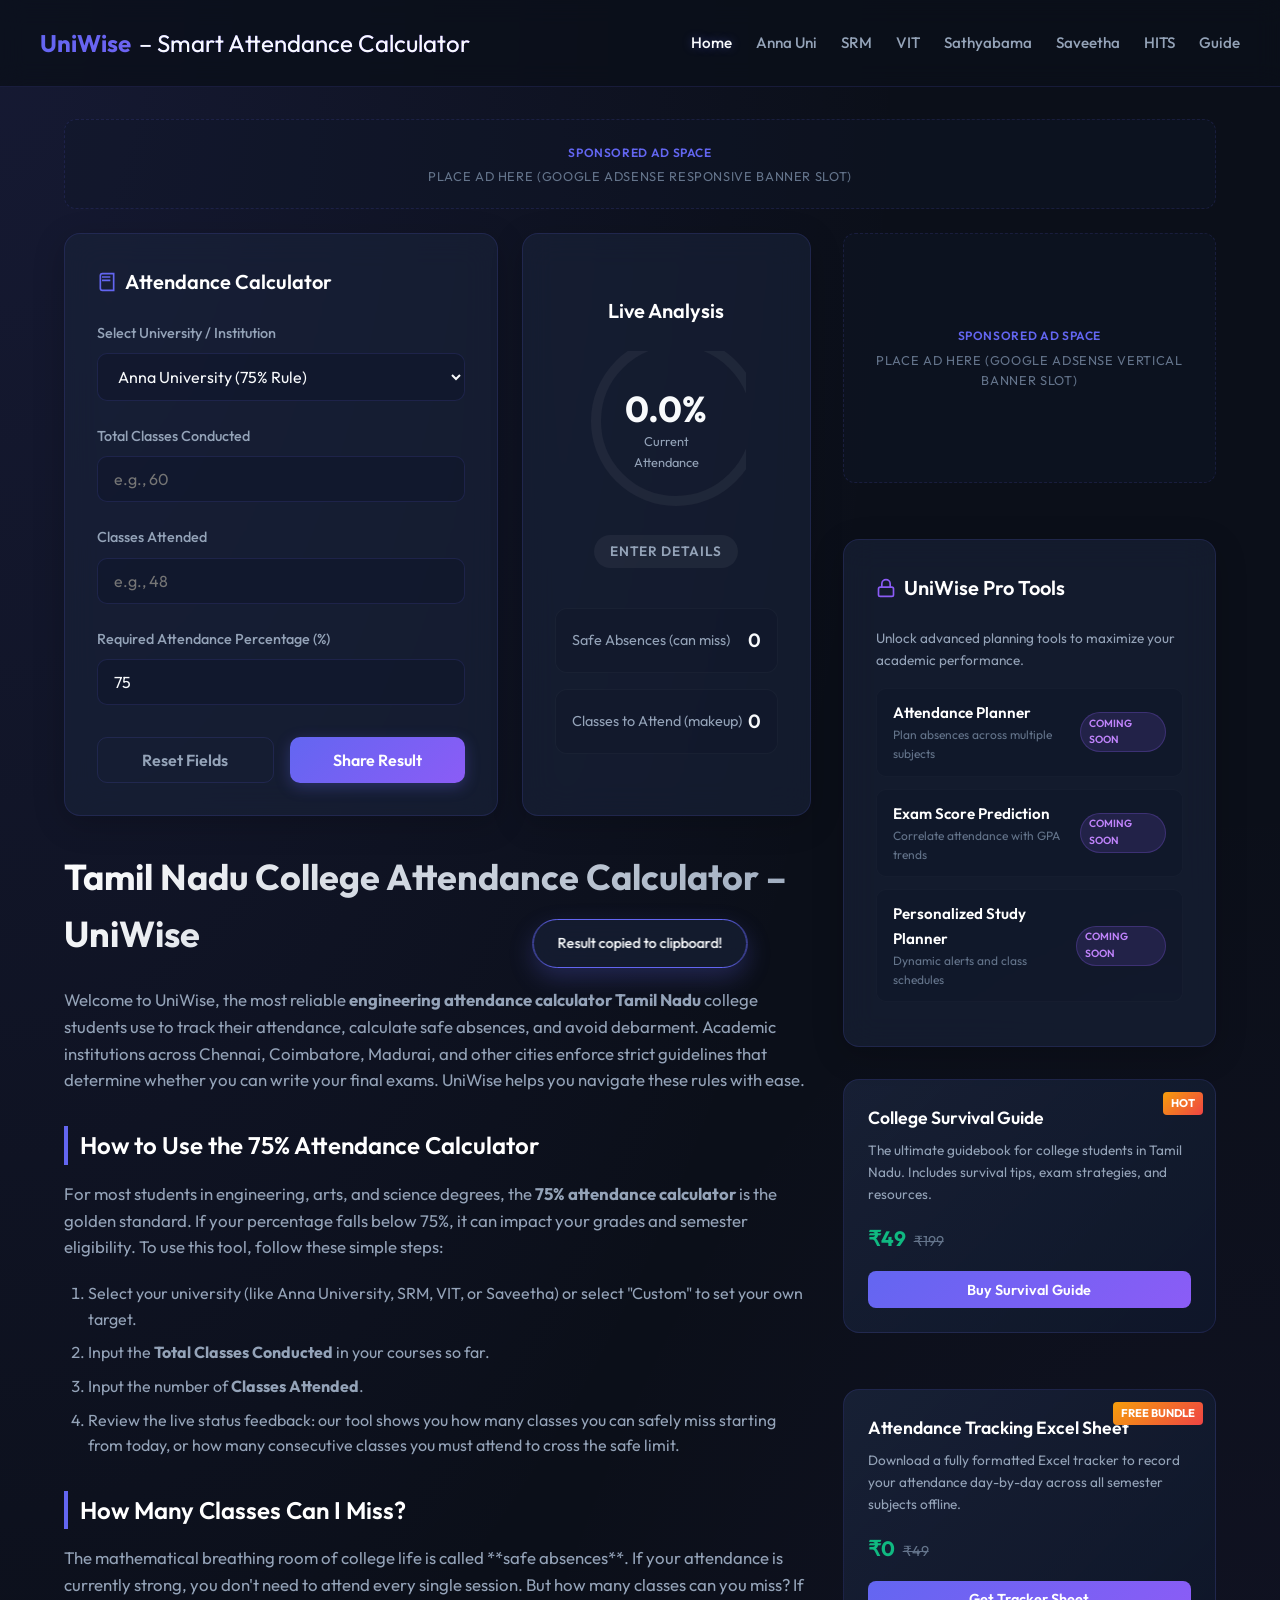
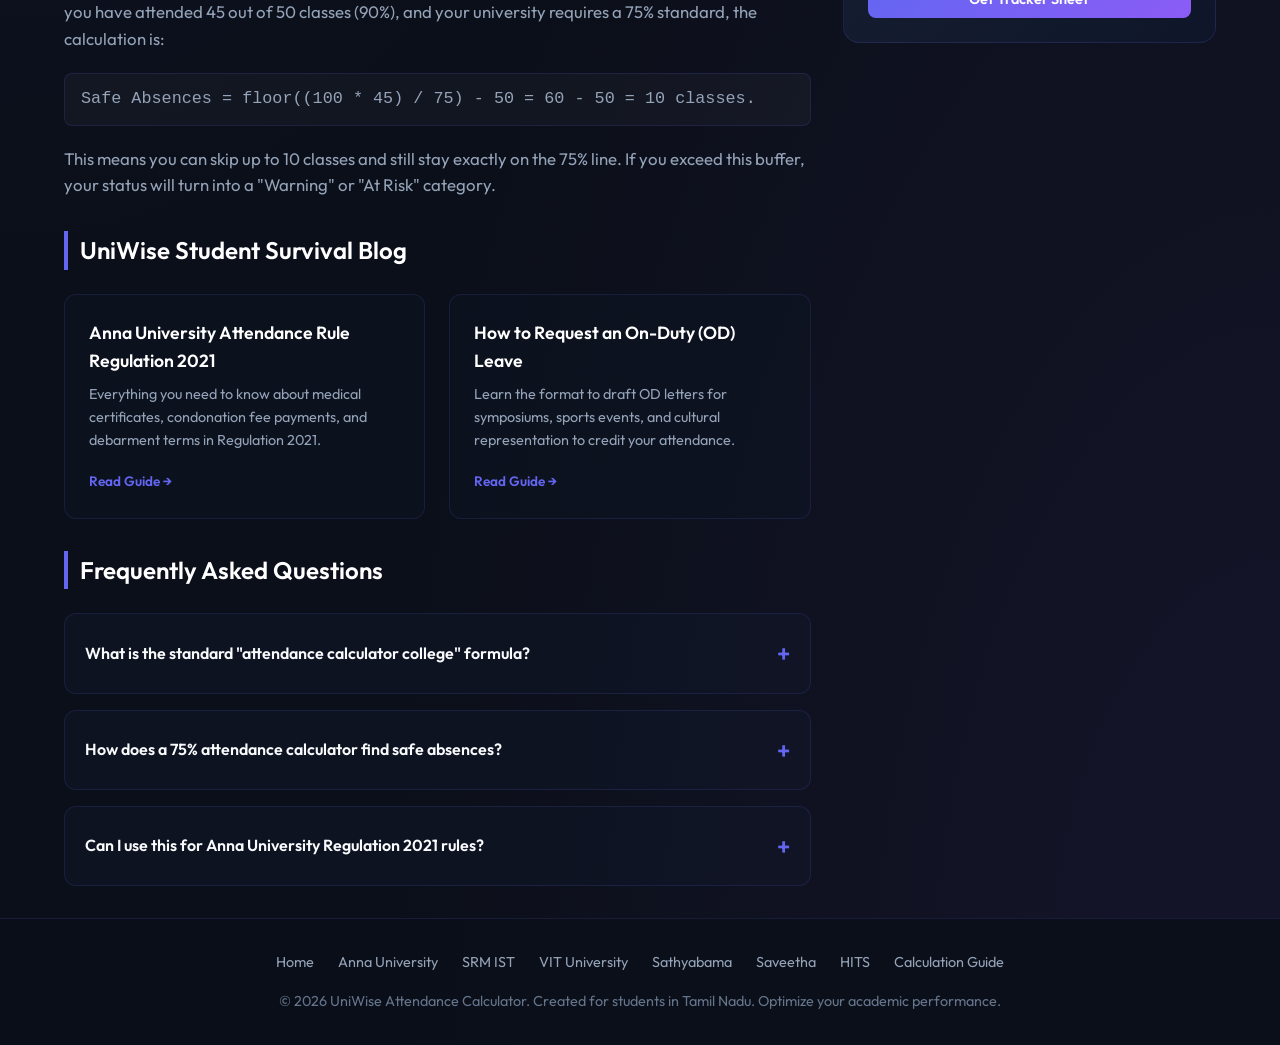
==== index.html @ 891bba4c "Initial commit: UniWise Attendance Calculator SEO & Monetization Upgrade" ====
<!DOCTYPE html>
<html lang="en">
<head>
  <meta charset="UTF-8">
  <meta name="viewport" content="width=device-width, initial-scale=1.0">
  
  <!-- Primary SEO Meta Tags -->
  <title>Tamil Nadu College Attendance Calculator | UniWise</title>
  <meta name="description" content="Use the engineering attendance calculator Tamil Nadu students trust. Learn how many classes can I miss and maintain 75% attendance using UniWise.">
  <meta name="keywords" content="attendance calculator college, 75% attendance calculator, how many classes can I miss, engineering attendance calculator Tamil Nadu, Anna University attendance rule">
  <meta name="author" content="UniWise">
  
  <!-- Open Graph / Facebook -->
  <meta property="og:type" content="website">
  <meta property="og:url" content="https://uniwise.pages.dev/">
  <meta property="og:title" content="Tamil Nadu College Attendance Calculator | UniWise">
  <meta property="og:description" content="Use the engineering attendance calculator Tamil Nadu students trust. Learn how many classes can I miss and maintain 75% attendance using UniWise.">
  <meta property="og:image" content="https://uniwise.pages.dev/assets/images/og-image.jpg">

  <!-- Stylesheet -->
  <link rel="stylesheet" href="assets/css/style.css">
  
  <!-- JSON-LD Structured Data for FAQPage -->
  <script type="application/ld+json">
  {
    "@context": "https://schema.org",
    "@type": "FAQPage",
    "mainEntity": [
      {
        "@type": "Question",
        "name": "How is my college attendance percentage calculated?",
        "acceptedAnswer": {
          "@type": "Answer",
          "text": "Your college attendance percentage is calculated using the formula: (Attended Classes / Total Classes Conducted) * 100. Our attendance calculator college tool computes this instantly."
        }
      },
      {
        "@type": "Question",
        "name": "What is the 75% attendance calculator safe absence formula?",
        "acceptedAnswer": {
          "@type": "Answer",
          "text": "For a 75% attendance rule, the number of safe absences you can have is calculated by: floor((100 * Attended Classes) / 75) - Total Classes Conducted. This tells you exactly how many classes you can safely miss."
        }
      },
      {
        "@type": "Question",
        "name": "What happens if I fail to maintain 75% attendance in engineering colleges in Tamil Nadu?",
        "acceptedAnswer": {
          "@type": "Answer",
          "text": "If you fall below 75% but stay above 65%, you are in the condonation zone and must submit medical proofs and pay a condonation fee. Below 65%, you are debarred and must repeat the courses next year."
        }
      }
    ]
  }
  </script>
</head>
<body>

  <!-- Header -->
  <header>
    <div class="nav-container">
      <a href="index.html" class="logo">UniWise <span>– Smart Attendance Calculator</span></a>
      <ul class="nav-links">
        <li><a href="index.html" class="active">Home</a></li>
        <li><a href="anna-university.html">Anna Uni</a></li>
        <li><a href="srm.html">SRM</a></li>
        <li><a href="vit.html">VIT</a></li>
        <li><a href="sathyabama.html">Sathyabama</a></li>
        <li><a href="saveetha.html">Saveetha</a></li>
        <li><a href="hindustan.html">HITS</a></li>
        <li><a href="how-many-classes-can-i-miss.html">Guide</a></li>
      </ul>
    </div>
  </header>

  <!-- Main Content -->
  <main>
    <!-- Ad banner top -->
    <div class="ad-slot">
      <span>Place Ad Here (Google AdSense Responsive Banner Slot)</span>
    </div>

    <!-- Layout Grid -->
    <div class="main-layout">
      <!-- Main Content Area -->
      <div class="main-content">
        
        <!-- Dashboard Widget Container -->
        <div class="dashboard-grid">
          <!-- Calculator Card -->
          <div class="card">
            <h2 class="card-title">
              <svg width="20" height="20" viewBox="0 0 24 24" fill="none" stroke="currentColor" stroke-width="2" style="color: var(--primary);"><path d="M4 19.5v-15A2.5 2.5 0 0 1 6.5 2H20v20H6.5a2.5 2.5 0 0 1-2.5-2.5Z"/><path d="M6 6h10M6 10h10"/></svg>
              Attendance Calculator
            </h2>
            
            <div class="form-group">
              <label for="university">Select University / Institution</label>
              <select id="university">
                <option value="anna" selected>Anna University (75% Rule)</option>
                <option value="srm">SRM Institute of Science and Technology (75%)</option>
                <option value="sathyabama">Sathyabama Institute of Science & Tech (75%)</option>
                <option value="vit">VIT University (80% - Adjustable)</option>
                <option value="saveetha">Saveetha Engineering College (75%)</option>
                <option value="hindustan">Hindustan Institute of Tech & Science (75%)</option>
                <option value="custom">Custom (User-Defined %)</option>
              </select>
            </div>

            <div class="form-group">
              <label for="total-classes">Total Classes Conducted</label>
              <div class="input-container">
                <input type="number" id="total-classes" placeholder="e.g., 60" min="0">
              </div>
            </div>

            <div class="form-group">
              <label for="attended-classes">Classes Attended</label>
              <div class="input-container">
                <input type="number" id="attended-classes" placeholder="e.g., 48" min="0">
              </div>
            </div>

            <div class="form-group">
              <label for="required-percentage">Required Attendance Percentage (%)</label>
              <div class="input-container">
                <input type="number" id="required-percentage" value="75" min="0" max="100">
              </div>
            </div>

            <div class="btn-group">
              <button type="button" class="btn-secondary" id="btn-reset">Reset Fields</button>
              <button type="button" class="btn-primary" id="btn-share">Share Result</button>
            </div>
          </div>

          <!-- Outputs Card -->
          <div class="card results-card">
            <h2 class="card-title">Live Analysis</h2>
            
            <div class="status-ring-container">
              <svg class="status-ring-svg">
                <circle class="status-ring-bg" cx="90" cy="90" r="80"></circle>
                <circle class="status-ring-progress" id="status-ring" cx="90" cy="90" r="80"></circle>
              </svg>
              <div class="status-ring-text">
                <div class="attendance-percentage" id="attendance-value">0.0%</div>
                <div class="attendance-label">Current Attendance</div>
              </div>
            </div>

            <span class="status-badge" id="status-badge" style="background: rgba(255, 255, 255, 0.05); color: var(--text-secondary);">Enter Details</span>

            <div class="metrics-grid">
              <div class="metric-box">
                <span class="metric-label">Safe Absences (can miss)</span>
                <span class="metric-value" id="safe-absences-value">0</span>
              </div>
              <div class="metric-box">
                <span class="metric-label">Classes to Attend (makeup)</span>
                <span class="metric-value" id="classes-to-attend-value">0</span>
              </div>
            </div>
          </div>
        </div>

        <!-- SEO and Blog content -->
        <div class="article-content">
          <h1>Tamil Nadu College Attendance Calculator – UniWise</h1>
          <p>Welcome to UniWise, the most reliable <strong>engineering attendance calculator Tamil Nadu</strong> college students use to track their attendance, calculate safe absences, and avoid debarment. Academic institutions across Chennai, Coimbatore, Madurai, and other cities enforce strict guidelines that determine whether you can write your final exams. UniWise helps you navigate these rules with ease.</p>

          <h2>How to Use the 75% Attendance Calculator</h2>
          <p>For most students in engineering, arts, and science degrees, the <strong>75% attendance calculator</strong> is the golden standard. If your percentage falls below 75%, it can impact your grades and semester eligibility. To use this tool, follow these simple steps:</p>
          <ol>
            <li>Select your university (like Anna University, SRM, VIT, or Saveetha) or select "Custom" to set your own target.</li>
            <li>Input the <strong>Total Classes Conducted</strong> in your courses so far.</li>
            <li>Input the number of <strong>Classes Attended</strong>.</li>
            <li>Review the live status feedback: our tool shows you how many classes you can safely miss starting from today, or how many consecutive classes you must attend to cross the safe limit.</li>
          </ol>

          <h2>How Many Classes Can I Miss?</h2>
          <p>The mathematical breathing room of college life is called **safe absences**. If your attendance is currently strong, you don't need to attend every single session. But how many classes can you miss? If you have attended 45 out of 50 classes (90%), and your university requires a 75% standard, the calculation is:</p>
          <p style="background: rgba(255,255,255,0.03); padding: 0.75rem 1rem; border-radius: 8px; font-family: monospace; border: 1px solid var(--border-color);">
            Safe Absences = floor((100 * 45) / 75) - 50 = 60 - 50 = 10 classes.
          </p>
          <p>This means you can skip up to 10 classes and still stay exactly on the 75% line. If you exceed this buffer, your status will turn into a "Warning" or "At Risk" category.</p>

          <h2>UniWise Student Survival Blog</h2>
          <div class="blog-feed">
            <div class="blog-card">
              <h3>Anna University Attendance Rule Regulation 2021</h3>
              <p>Everything you need to know about medical certificates, condonation fee payments, and debarment terms in Regulation 2021.</p>
              <a href="anna-university.html" class="blog-link">Read Guide &rarr;</a>
            </div>
            <div class="blog-card">
              <h3>How to Request an On-Duty (OD) Leave</h3>
              <p>Learn the format to draft OD letters for symposiums, sports events, and cultural representation to credit your attendance.</p>
              <a href="how-many-classes-can-i-miss.html" class="blog-link">Read Guide &rarr;</a>
            </div>
          </div>

          <h2>Frequently Asked Questions</h2>
          <div class="faq-container">
            <div class="faq-item">
              <div class="faq-question">What is the standard "attendance calculator college" formula?</div>
              <div class="faq-answer">
                The basic attendance calculation is: (Attended classes / Total classes conducted) * 100. Our tool uses this formula and matches it against your university's guidelines to give you safe buffers.
              </div>
            </div>
            <div class="faq-item">
              <div class="faq-question">How does a 75% attendance calculator find safe absences?</div>
              <div class="faq-answer">
                It takes your attended classes, determines the maximum total sessions you could have at a 75% ratio, and subtracts the actual classes conducted. The formula is: floor((100 * Attended) / 75) - Conducted.
              </div>
            </div>
            <div class="faq-item">
              <div class="faq-question">Can I use this for Anna University Regulation 2021 rules?</div>
              <div class="faq-answer">
                Yes, our Anna University mode is pre-configured with the standard 75% target, which corresponds to the requirements outlined in Regulation 2021 and Regulation 2017.
              </div>
            </div>
          </div>
        </div>
      </div>

      <!-- Sidebar Area -->
      <div class="sidebar">
        <!-- Sidebar Ad Slot -->
        <div class="ad-slot ad-slot-sidebar">
          <span>Place Ad Here (Google AdSense Vertical Banner Slot)</span>
        </div>

        <!-- Premium Tools Section -->
        <div class="card">
          <h2 class="card-title">
            <svg width="20" height="20" viewBox="0 0 24 24" fill="none" stroke="currentColor" stroke-width="2" style="color: var(--secondary);"><rect x="3" y="11" width="18" height="11" rx="2" ry="2"/><path d="M7 11V7a5 5 0 0 1 10 0v4"/></svg>
            UniWise Pro Tools
          </h2>
          <p style="font-size: 0.85rem; color: var(--text-secondary); margin-bottom: 1rem;">Unlock advanced planning tools to maximize your academic performance.</p>
          
          <div class="pro-tool-item">
            <div class="pro-tool-info">
              <span class="pro-tool-name">Attendance Planner</span>
              <span class="pro-tool-desc">Plan absences across multiple subjects</span>
            </div>
            <div class="pro-tool-lock">
              <span class="pro-tool-badge">Coming Soon</span>
            </div>
          </div>

          <div class="pro-tool-item">
            <div class="pro-tool-info">
              <span class="pro-tool-name">Exam Score Prediction</span>
              <span class="pro-tool-desc">Correlate attendance with GPA trends</span>
            </div>
            <div class="pro-tool-lock">
              <span class="pro-tool-badge">Coming Soon</span>
            </div>
          </div>

          <div class="pro-tool-item">
            <div class="pro-tool-info">
              <span class="pro-tool-name">Personalized Study Planner</span>
              <span class="pro-tool-desc">Dynamic alerts and class schedules</span>
            </div>
            <div class="pro-tool-lock">
              <span class="pro-tool-badge">Coming Soon</span>
            </div>
          </div>
        </div>

        <!-- Digital Product Cards -->
        <div class="digital-product-card">
          <span class="product-tag">Hot</span>
          <h3 class="product-title">College Survival Guide</h3>
          <p class="product-desc">The ultimate guidebook for college students in Tamil Nadu. Includes survival tips, exam strategies, and resources.</p>
          <div class="product-price-section">
            <span class="price-current">₹49</span>
            <span class="price-original">₹199</span>
          </div>
          <button type="button" class="product-btn">Buy Survival Guide</button>
        </div>

        <div class="digital-product-card">
          <span class="product-tag">Free Bundle</span>
          <h3 class="product-title">Attendance Tracking Excel Sheet</h3>
          <p class="product-desc">Download a fully formatted Excel tracker to record your attendance day-by-day across all semester subjects offline.</p>
          <div class="product-price-section">
            <span class="price-current">₹0</span>
            <span class="price-original">₹49</span>
          </div>
          <button type="button" class="product-btn">Get Tracker Sheet</button>
        </div>
      </div>
    </div>
  </main>

  <!-- Footer -->
  <footer>
    <div class="footer-container">
      <div class="footer-links">
        <a href="index.html">Home</a>
        <a href="anna-university.html">Anna University</a>
        <a href="srm.html">SRM IST</a>
        <a href="vit.html">VIT University</a>
        <a href="sathyabama.html">Sathyabama</a>
        <a href="saveetha.html">Saveetha</a>
        <a href="hindustan.html">HITS</a>
        <a href="how-many-classes-can-i-miss.html">Calculation Guide</a>
      </div>
      <p>&copy; 2026 UniWise Attendance Calculator. Created for students in Tamil Nadu. Optimize your academic performance.</p>
    </div>
  </footer>

  <!-- Toast Message -->
  <div id="toast" class="toast">Result copied to clipboard!</div>

  <!-- Scripts -->
  <script src="assets/js/app.js"></script>
</body>
</html>
---- assets/css/style.css ----
@import url('https://fonts.googleapis.com/css2?family=Outfit:wght@300;400;500;600;700&display=swap');

:root {
  --bg-primary: #0b0f19;
  --bg-secondary: #131b2e;
  --bg-card: rgba(26, 36, 59, 0.6);
  --bg-card-hover: rgba(30, 45, 78, 0.7);
  --border-color: rgba(99, 102, 241, 0.15);
  --border-focus: rgba(99, 102, 241, 0.5);
  
  --primary: #6366f1;
  --primary-glow: rgba(99, 102, 241, 0.35);
  --secondary: #8b5cf6;
  
  --text-primary: #f8fafc;
  --text-secondary: #94a3b8;
  --text-muted: #64748b;
  
  --success: #10b981;
  --success-bg: rgba(16, 185, 129, 0.1);
  --success-glow: rgba(16, 185, 129, 0.3);
  
  --warning: #f59e0b;
  --warning-bg: rgba(245, 158, 11, 0.1);
  --warning-glow: rgba(245, 158, 11, 0.3);
  
  --danger: #ef4444;
  --danger-bg: rgba(239, 68, 68, 0.1);
  --danger-glow: rgba(239, 68, 68, 0.3);
  
  --transition: all 0.3s cubic-bezier(0.4, 0, 0.2, 1);
  --border-radius: 16px;
}

* {
  box-sizing: border-box;
  margin: 0;
  padding: 0;
}

body {
  font-family: 'Outfit', sans-serif;
  background-color: var(--bg-primary);
  background-image: 
    radial-gradient(at 0% 0%, rgba(99, 102, 241, 0.12) 0px, transparent 50%),
    radial-gradient(at 100% 100%, rgba(139, 92, 246, 0.08) 0px, transparent 50%);
  color: var(--text-primary);
  line-height: 1.6;
  min-height: 100vh;
  display: flex;
  flex-direction: column;
  overflow-x: hidden;
}

header {
  padding: 1.5rem 2rem;
  border-bottom: 1px solid var(--border-color);
  background-color: rgba(11, 15, 25, 0.8);
  backdrop-filter: blur(12px);
  position: sticky;
  top: 0;
  z-index: 100;
}

.nav-container {
  max-width: 1200px;
  margin: 0 auto;
  display: flex;
  justify-content: space-between;
  align-items: center;
  flex-wrap: wrap;
  gap: 1rem;
}

.logo {
  font-size: 1.5rem;
  font-weight: 700;
  background: linear-gradient(135deg, var(--primary), var(--secondary));
  -webkit-background-clip: text;
  -webkit-text-fill-color: transparent;
  display: flex;
  align-items: center;
  gap: 0.5rem;
  text-decoration: none;
}

.logo span {
  font-weight: 400;
  color: var(--text-primary);
  -webkit-text-fill-color: var(--text-primary);
}

.nav-links {
  display: flex;
  gap: 1.5rem;
  list-style: none;
  align-items: center;
}

.nav-links a {
  color: var(--text-secondary);
  text-decoration: none;
  font-size: 0.95rem;
  font-weight: 500;
  transition: var(--transition);
}

.nav-links a:hover,
.nav-links a.active {
  color: var(--text-primary);
  text-shadow: 0 0 10px rgba(99, 102, 241, 0.4);
}

main {
  flex: 1;
  max-width: 1200px;
  width: 100%;
  margin: 2rem auto;
  padding: 0 1.5rem;
}

/* Monetized Layout Structure */
.main-layout {
  display: grid;
  grid-template-columns: 1fr;
  gap: 2rem;
}

@media (min-width: 1024px) {
  .main-layout {
    grid-template-columns: 8fr 4fr;
  }
}

.main-content {
  display: flex;
  flex-direction: column;
  gap: 2rem;
}

.sidebar {
  display: flex;
  flex-direction: column;
  gap: 2rem;
}

/* Dashboard Layout */
.dashboard-grid {
  display: grid;
  grid-template-columns: 1.2fr 0.8fr;
  gap: 1.5rem;
}

@media (max-width: 768px) {
  .dashboard-grid {
    grid-template-columns: 1fr;
  }
}

/* Card Styling */
.card {
  background: var(--bg-card);
  backdrop-filter: blur(16px);
  border: 1px solid var(--border-color);
  border-radius: var(--border-radius);
  padding: 2rem;
  transition: var(--transition);
  box-shadow: 0 8px 32px 0 rgba(0, 0, 0, 0.2);
}

.card:hover {
  background: var(--bg-card-hover);
  border-color: rgba(99, 102, 241, 0.25);
  box-shadow: 0 12px 40px 0 rgba(0, 0, 0, 0.3), 0 0 15px rgba(99, 102, 241, 0.05);
}

.card-title {
  font-size: 1.25rem;
  font-weight: 600;
  margin-bottom: 1.5rem;
  display: flex;
  align-items: center;
  gap: 0.5rem;
  color: #fff;
}

/* Form Styles */
.form-group {
  margin-bottom: 1.5rem;
}

.form-group label {
  display: block;
  font-size: 0.9rem;
  font-weight: 500;
  color: var(--text-secondary);
  margin-bottom: 0.5rem;
}

.input-container {
  position: relative;
}

input, select {
  width: 100%;
  background: rgba(15, 23, 42, 0.6);
  border: 1px solid var(--border-color);
  border-radius: 10px;
  padding: 0.75rem 1rem;
  color: var(--text-primary);
  font-family: inherit;
  font-size: 1rem;
  transition: var(--transition);
  outline: none;
}

input:focus, select:focus {
  border-color: var(--border-focus);
  box-shadow: 0 0 10px var(--primary-glow);
  background: rgba(15, 23, 42, 0.8);
}

.btn-group {
  display: flex;
  gap: 1rem;
  margin-top: 2rem;
}

button {
  flex: 1;
  padding: 0.75rem 1.5rem;
  border-radius: 10px;
  font-size: 1rem;
  font-weight: 600;
  cursor: pointer;
  transition: var(--transition);
  font-family: inherit;
}

.btn-primary {
  background: linear-gradient(135deg, var(--primary), var(--secondary));
  color: white;
  border: none;
  box-shadow: 0 4px 15px rgba(99, 102, 241, 0.3);
}

.btn-primary:hover {
  transform: translateY(-2px);
  box-shadow: 0 6px 20px rgba(99, 102, 241, 0.5);
}

.btn-primary:active {
  transform: translateY(0);
}

.btn-secondary {
  background: transparent;
  border: 1px solid var(--border-color);
  color: var(--text-secondary);
}

.btn-secondary:hover {
  background: rgba(255, 255, 255, 0.05);
  color: var(--text-primary);
  border-color: var(--text-secondary);
}

/* Results Display */
.results-card {
  display: flex;
  flex-direction: column;
  align-items: center;
  justify-content: center;
  text-align: center;
  position: relative;
  overflow: hidden;
}

/* Status Indicator Ring */
.status-ring-container {
  position: relative;
  width: 160px;
  height: 160px;
  margin-bottom: 1.5rem;
}

.status-ring-svg {
  width: 100%;
  height: 100%;
  transform: rotate(-90deg);
}

.status-ring-bg {
  fill: none;
  stroke: rgba(255, 255, 255, 0.05);
  stroke-width: 10;
}

.status-ring-progress {
  fill: none;
  stroke: var(--primary);
  stroke-width: 10;
  stroke-linecap: round;
  stroke-dasharray: 502; /* 2 * PI * 80 */
  stroke-dashoffset: 502;
  transition: stroke-dashoffset 0.8s ease-in-out, stroke 0.3s ease;
}

.status-ring-text {
  position: absolute;
  top: 50%;
  left: 50%;
  transform: translate(-50%, -50%);
  text-align: center;
}

.attendance-percentage {
  font-size: 2.25rem;
  font-weight: 700;
  line-height: 1;
}

.attendance-label {
  font-size: 0.8rem;
  color: var(--text-secondary);
  margin-top: 0.25rem;
}

.status-badge {
  padding: 0.35rem 1rem;
  border-radius: 50px;
  font-weight: 600;
  font-size: 0.85rem;
  letter-spacing: 0.05em;
  text-transform: uppercase;
  margin-bottom: 1.5rem;
  display: inline-block;
  transition: var(--transition);
}

/* Dynamic Classes for Statuses */
.status-safe {
  color: var(--success);
  background: var(--success-bg);
  box-shadow: 0 0 10px var(--success-glow);
}
.status-warning {
  color: var(--warning);
  background: var(--warning-bg);
  box-shadow: 0 0 10px var(--warning-glow);
}
.status-danger {
  color: var(--danger);
  background: var(--danger-bg);
  box-shadow: 0 0 10px var(--danger-glow);
}

/* Output Metrics Grid */
.metrics-grid {
  width: 100%;
  display: grid;
  grid-template-columns: 1fr;
  gap: 1rem;
  margin-top: 1rem;
}

.metric-box {
  background: rgba(15, 23, 42, 0.4);
  padding: 1rem;
  border-radius: 12px;
  border: 1px solid rgba(255, 255, 255, 0.03);
  text-align: left;
  display: flex;
  justify-content: space-between;
  align-items: center;
}

.metric-label {
  font-size: 0.9rem;
  color: var(--text-secondary);
}

.metric-value {
  font-size: 1.2rem;
  font-weight: 600;
}

.metric-value.highlight-safe {
  color: var(--success);
}

.metric-value.highlight-danger {
  color: var(--danger);
}

/* SEO content details */
.article-content h1 {
  font-size: 2.25rem;
  font-weight: 700;
  margin-bottom: 1.5rem;
  background: linear-gradient(135deg, #fff, #94a3b8);
  -webkit-background-clip: text;
  -webkit-text-fill-color: transparent;
}

.article-content h2 {
  font-size: 1.5rem;
  font-weight: 600;
  margin: 2rem 0 1rem;
  color: #fff;
  border-left: 4px solid var(--primary);
  padding-left: 0.75rem;
}

.article-content p {
  color: var(--text-secondary);
  margin-bottom: 1.25rem;
  font-size: 1.05rem;
}

.article-content ul, .article-content ol {
  margin-bottom: 1.5rem;
  padding-left: 1.5rem;
  color: var(--text-secondary);
}

.article-content li {
  margin-bottom: 0.5rem;
}

/* University presets section */
.uni-presets {
  margin-top: 1.5rem;
  display: flex;
  flex-wrap: wrap;
  gap: 0.75rem;
}

.uni-preset-btn {
  background: rgba(99, 102, 241, 0.08);
  border: 1px solid var(--border-color);
  color: var(--text-secondary);
  padding: 0.5rem 1rem;
  border-radius: 8px;
  font-size: 0.85rem;
  text-decoration: none;
  transition: var(--transition);
}

.uni-preset-btn:hover {
  background: rgba(99, 102, 241, 0.2);
  color: var(--text-primary);
  border-color: var(--primary);
}

/* FAQ Accordion */
.faq-container {
  display: flex;
  flex-direction: column;
  gap: 1rem;
  margin-top: 1.5rem;
}

.faq-item {
  border: 1px solid var(--border-color);
  border-radius: 12px;
  background: rgba(19, 27, 46, 0.4);
  overflow: hidden;
  transition: var(--transition);
}

.faq-question {
  padding: 1.25rem;
  font-weight: 600;
  cursor: pointer;
  display: flex;
  justify-content: space-between;
  align-items: center;
  user-select: none;
}

.faq-question::after {
  content: '+';
  font-size: 1.5rem;
  color: var(--primary);
  transition: var(--transition);
}

.faq-item.active .faq-question::after {
  transform: rotate(45deg);
}

.faq-answer {
  max-height: 0;
  overflow: hidden;
  transition: max-height 0.3s cubic-bezier(0, 1, 0, 1);
  padding: 0 1.25rem;
  color: var(--text-secondary);
  font-size: 0.95rem;
}

.faq-item.active .faq-answer {
  max-height: 500px;
  padding: 0 1.25rem 1.25rem;
  transition: max-height 0.3s cubic-bezier(1, 0, 1, 0);
}

/* Monetization: Ad Slots */
.ad-slot {
  background: rgba(15, 23, 42, 0.4);
  border: 1px dashed var(--border-color);
  border-radius: 12px;
  display: flex;
  flex-direction: column;
  justify-content: center;
  align-items: center;
  color: var(--text-muted);
  font-size: 0.8rem;
  text-transform: uppercase;
  letter-spacing: 0.05em;
  padding: 1rem;
  margin-bottom: 1.5rem;
  min-height: 90px;
  position: relative;
  overflow: hidden;
  text-align: center;
}

.ad-slot::before {
  content: "Sponsored Ad Space";
  font-size: 0.75rem;
  color: var(--primary);
  font-weight: 600;
  margin-bottom: 0.25rem;
}

.ad-slot-sidebar {
  min-height: 250px;
}

/* Monetization: Digital Products */
.digital-product-card {
  background: linear-gradient(135deg, rgba(26, 36, 59, 0.8), rgba(15, 23, 42, 0.9));
  border: 1px solid var(--border-color);
  border-radius: var(--border-radius);
  padding: 1.5rem;
  margin-bottom: 1.5rem;
  transition: var(--transition);
  position: relative;
  overflow: hidden;
}

.digital-product-card:hover {
  transform: translateY(-2px);
  border-color: var(--primary);
  box-shadow: 0 10px 25px rgba(99, 102, 241, 0.15);
}

.product-tag {
  position: absolute;
  top: 12px;
  right: 12px;
  background: linear-gradient(135deg, #f59e0b, #ef4444);
  color: white;
  font-size: 0.7rem;
  font-weight: 700;
  padding: 0.15rem 0.5rem;
  border-radius: 4px;
  text-transform: uppercase;
}

.product-title {
  font-size: 1.1rem;
  font-weight: 600;
  margin-bottom: 0.5rem;
  color: #fff;
  padding-right: 3.5rem;
}

.product-desc {
  font-size: 0.85rem;
  color: var(--text-secondary);
  margin-bottom: 1rem;
}

.product-price-section {
  display: flex;
  align-items: baseline;
  gap: 0.5rem;
  margin-bottom: 1rem;
}

.price-current {
  font-size: 1.3rem;
  font-weight: 700;
  color: var(--success);
}

.price-original {
  font-size: 0.9rem;
  text-decoration: line-through;
  color: var(--text-muted);
}

.product-btn {
  width: 100%;
  background: linear-gradient(135deg, var(--primary), var(--secondary));
  color: white;
  border: none;
  padding: 0.6rem;
  border-radius: 8px;
  font-size: 0.9rem;
  font-weight: 600;
  cursor: pointer;
  transition: var(--transition);
}

.product-btn:hover {
  box-shadow: 0 0 15px var(--primary-glow);
}

/* Monetization: Premium Locked Tools */
.pro-tool-item {
  display: flex;
  align-items: center;
  justify-content: space-between;
  padding: 0.75rem 1rem;
  background: rgba(15, 23, 42, 0.35);
  border-radius: 10px;
  margin-bottom: 0.75rem;
  border: 1px solid rgba(255, 255, 255, 0.02);
  transition: var(--transition);
  cursor: not-allowed;
}

.pro-tool-item:hover {
  background: rgba(15, 23, 42, 0.5);
  border-color: rgba(99, 102, 241, 0.15);
}

.pro-tool-info {
  display: flex;
  flex-direction: column;
}

.pro-tool-name {
  font-size: 0.95rem;
  font-weight: 600;
  color: #fff;
}

.pro-tool-desc {
  font-size: 0.75rem;
  color: var(--text-muted);
}

.pro-tool-badge {
  background: rgba(139, 92, 246, 0.15);
  color: #c084fc;
  border: 1px solid rgba(139, 92, 246, 0.25);
  font-size: 0.65rem;
  padding: 0.15rem 0.5rem;
  border-radius: 50px;
  font-weight: 600;
  text-transform: uppercase;
}

.pro-tool-lock {
  color: var(--text-muted);
  display: flex;
  align-items: center;
}

/* Blog Style Feed */
.blog-feed {
  display: grid;
  grid-template-columns: 1fr;
  gap: 1.5rem;
  margin-top: 1.5rem;
}

@media (min-width: 600px) {
  .blog-feed {
    grid-template-columns: 1fr 1fr;
  }
}

.blog-card {
  background: rgba(15, 23, 42, 0.3);
  border: 1px solid var(--border-color);
  border-radius: 12px;
  padding: 1.5rem;
  transition: var(--transition);
}

.blog-card:hover {
  background: rgba(15, 23, 42, 0.5);
  border-color: var(--primary);
}

.blog-card h3 {
  font-size: 1.1rem;
  font-weight: 600;
  margin-bottom: 0.5rem;
  color: #fff;
}

.blog-card p {
  font-size: 0.9rem;
  color: var(--text-secondary);
  margin-bottom: 1rem;
}

.blog-link {
  font-size: 0.85rem;
  color: var(--primary);
  text-decoration: none;
  font-weight: 600;
  transition: var(--transition);
}

.blog-link:hover {
  color: var(--text-primary);
  text-shadow: 0 0 8px rgba(99, 102, 241, 0.4);
}

/* Footer Styling */
footer {
  margin-top: auto;
  border-top: 1px solid var(--border-color);
  padding: 2rem;
  background-color: rgba(11, 15, 25, 0.9);
  text-align: center;
  color: var(--text-muted);
  font-size: 0.9rem;
}

.footer-container {
  max-width: 1200px;
  margin: 0 auto;
  display: flex;
  flex-direction: column;
  gap: 1rem;
  align-items: center;
}

.footer-links {
  display: flex;
  gap: 1.5rem;
  flex-wrap: wrap;
  justify-content: center;
}

.footer-links a {
  color: var(--text-secondary);
  text-decoration: none;
  transition: var(--transition);
}

.footer-links a:hover {
  color: var(--text-primary);
}

/* Toast Message */
.toast {
  position: fixed;
  bottom: 2rem;
  left: 50%;
  transform: translate(-50%, 100px);
  background: var(--bg-card);
  backdrop-filter: blur(12px);
  border: 1px solid var(--primary);
  color: var(--text-primary);
  padding: 0.75rem 1.5rem;
  border-radius: 50px;
  font-size: 0.9rem;
  font-weight: 500;
  box-shadow: 0 10px 25px rgba(99, 102, 241, 0.25);
  transition: transform 0.4s cubic-bezier(0.175, 0.885, 0.32, 1.275);
  z-index: 1000;
}

.toast.show {
  transform: translate(-50%, 0);
}

/* Responsive adjustments */
@media (max-width: 600px) {
  header {
    padding: 1rem;
  }
  .nav-container {
    flex-direction: column;
    align-items: flex-start;
  }
  .nav-links {
    width: 100%;
    justify-content: space-between;
    font-size: 0.8rem;
    flex-wrap: wrap;
    gap: 0.5rem;
  }
  main {
    margin: 1rem auto;
  }
  .card {
    padding: 1.5rem;
  }
  .btn-group {
    flex-direction: column;
  }
}
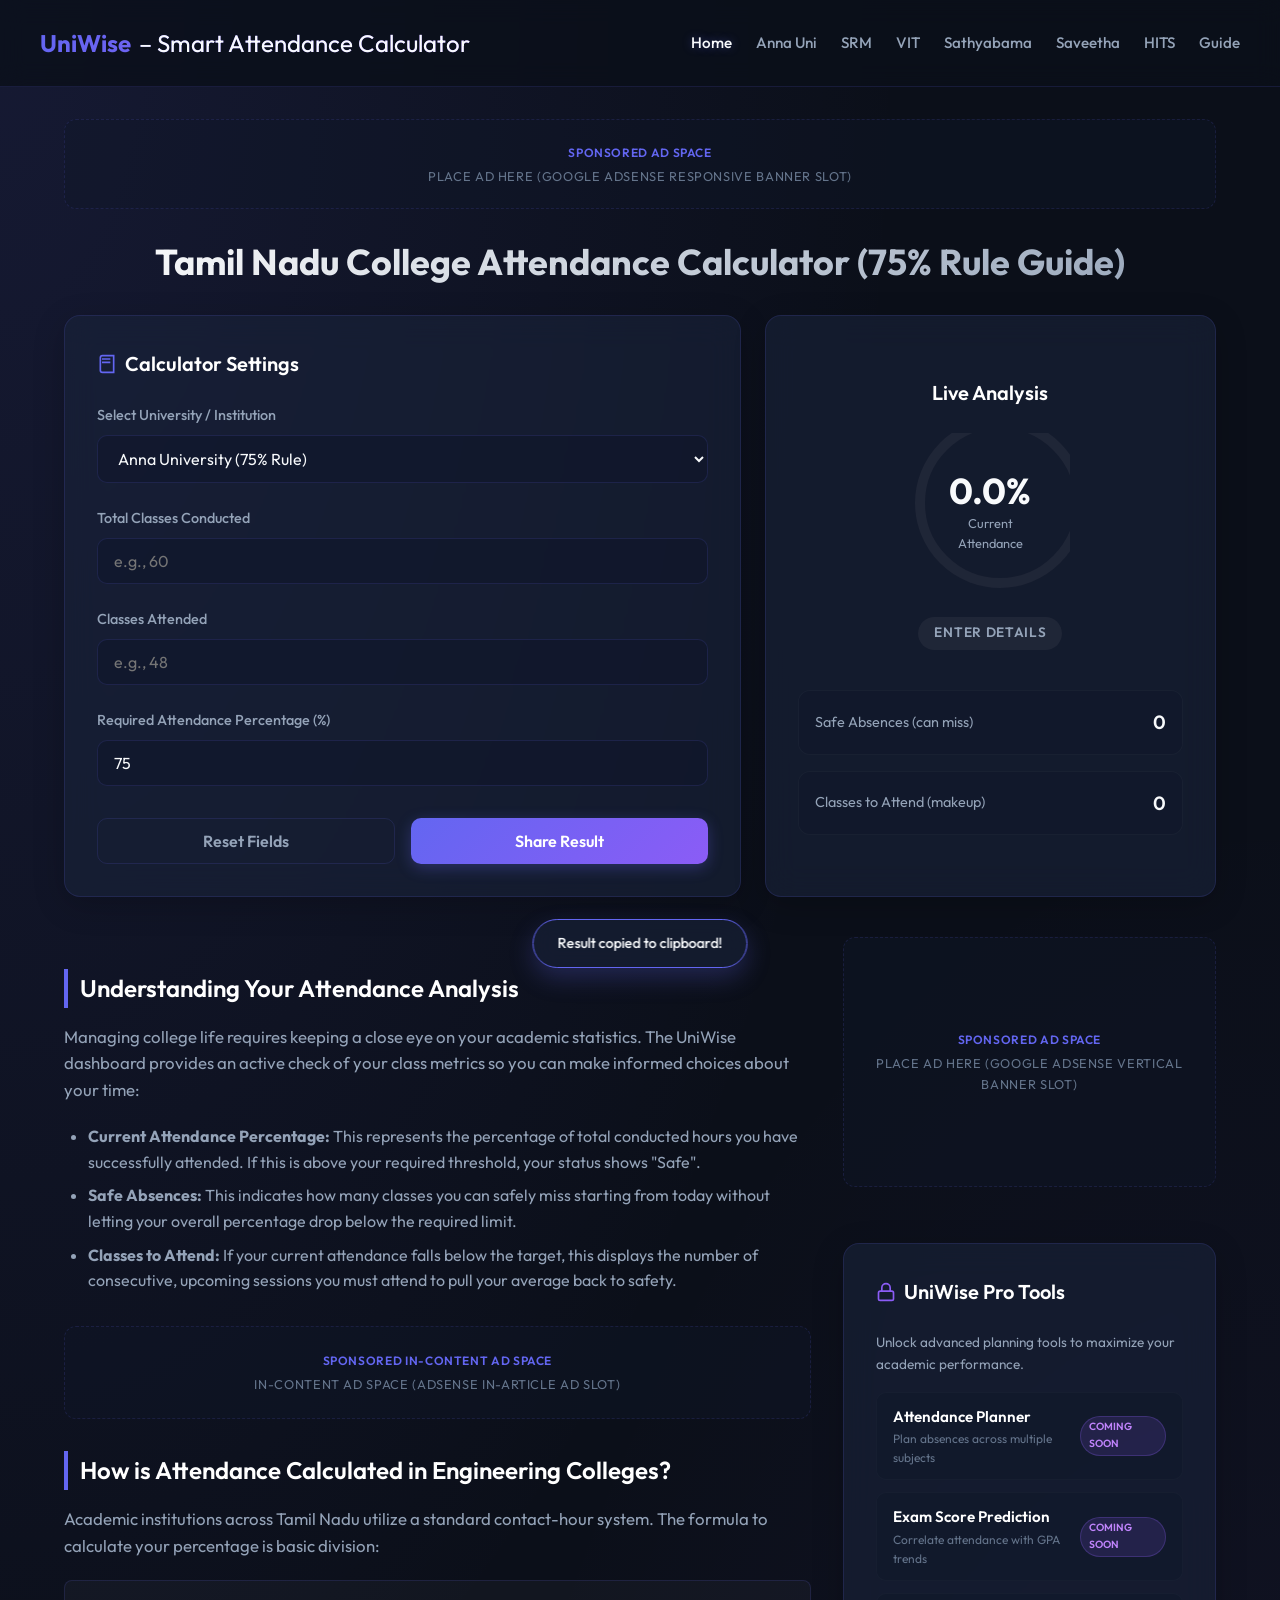
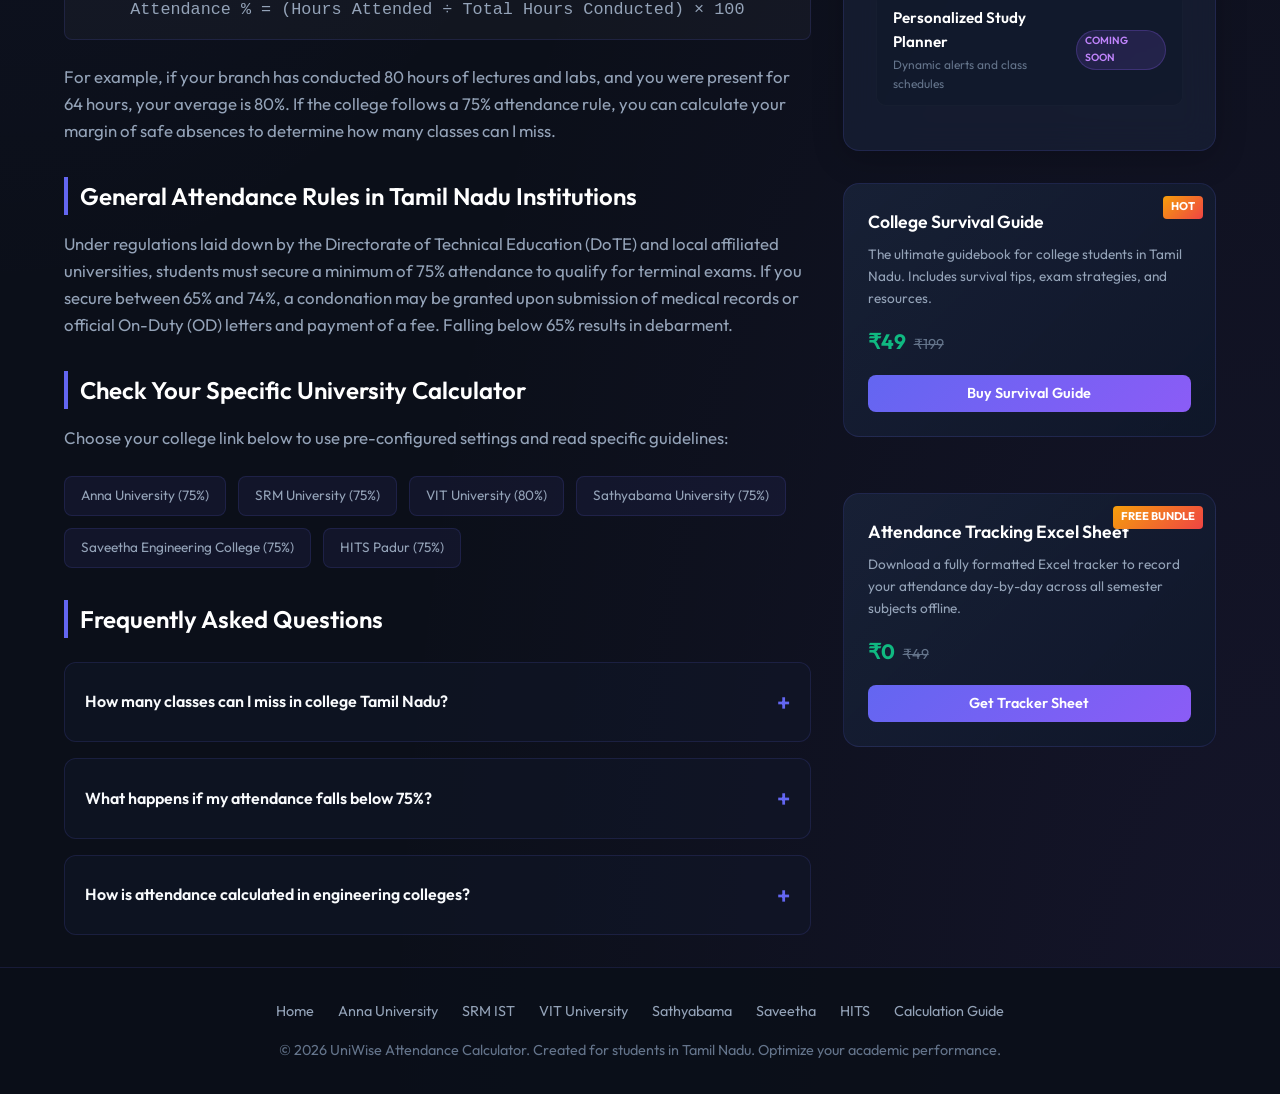
==== commit c6682fce: "feat: SEO and Growth copy upgrade, place H1 and calculator at top, add in-content ad slots" ====
--- a/index.html
+++ b/index.html
@@ -6,15 +6,15 @@
   
   <!-- Primary SEO Meta Tags -->
   <title>Tamil Nadu College Attendance Calculator | UniWise</title>
-  <meta name="description" content="Use the engineering attendance calculator Tamil Nadu students trust. Learn how many classes can I miss and maintain 75% attendance using UniWise.">
-  <meta name="keywords" content="attendance calculator college, 75% attendance calculator, how many classes can I miss, engineering attendance calculator Tamil Nadu, Anna University attendance rule">
+  <meta name="description" content="Calculate your current attendance percentage and safe absences using the engineering attendance calculator Tamil Nadu students trust. Keep on top of requirements.">
+  <meta name="keywords" content="attendance calculator college Tamil Nadu, 75% attendance calculator engineering, how many classes can I miss, Anna University attendance rule">
   <meta name="author" content="UniWise">
   
   <!-- Open Graph / Facebook -->
   <meta property="og:type" content="website">
   <meta property="og:url" content="https://uniwise.pages.dev/">
   <meta property="og:title" content="Tamil Nadu College Attendance Calculator | UniWise">
-  <meta property="og:description" content="Use the engineering attendance calculator Tamil Nadu students trust. Learn how many classes can I miss and maintain 75% attendance using UniWise.">
+  <meta property="og:description" content="Calculate your current attendance percentage and safe absences using the engineering attendance calculator Tamil Nadu students trust. Keep on top of requirements.">
   <meta property="og:image" content="https://uniwise.pages.dev/assets/images/og-image.jpg">
 
   <!-- Stylesheet -->
@@ -28,26 +28,26 @@
     "mainEntity": [
       {
         "@type": "Question",
-        "name": "How is my college attendance percentage calculated?",
+        "name": "How many classes can I miss in college in Tamil Nadu?",
         "acceptedAnswer": {
           "@type": "Answer",
-          "text": "Your college attendance percentage is calculated using the formula: (Attended Classes / Total Classes Conducted) * 100. Our attendance calculator college tool computes this instantly."
+          "text": "The number of classes you can miss depends on your total conducted classes and required threshold. For a standard 75% target, you can safely miss up to 25% of the total sessions conducted."
         }
       },
       {
         "@type": "Question",
-        "name": "What is the 75% attendance calculator safe absence formula?",
+        "name": "What happens if my engineering college attendance drops below 75%?",
         "acceptedAnswer": {
           "@type": "Answer",
-          "text": "For a 75% attendance rule, the number of safe absences you can have is calculated by: floor((100 * Attended Classes) / 75) - Total Classes Conducted. This tells you exactly how many classes you can safely miss."
+          "text": "If attendance drops between 65% and 74%, you fall under the condonation zone and must submit medical reasons or OD documents. Below 65%, you are debarred and must repeat the semester."
         }
       },
       {
         "@type": "Question",
-        "name": "What happens if I fail to maintain 75% attendance in engineering colleges in Tamil Nadu?",
+        "name": "How is attendance calculated in engineering colleges?",
         "acceptedAnswer": {
           "@type": "Answer",
-          "text": "If you fall below 75% but stay above 65%, you are in the condonation zone and must submit medical proofs and pay a condonation fee. Below 65%, you are debarred and must repeat the courses next year."
+          "text": "Attendance is calculated by dividing the number of hours attended by the total number of hours conducted, then multiplying by 100. Our calculator does this in real-time."
         }
       }
     ]
@@ -75,155 +75,161 @@
 
   <!-- Main Content -->
   <main>
-    <!-- Ad banner top -->
+    <!-- Top Banner Ad -->
     <div class="ad-slot">
       <span>Place Ad Here (Google AdSense Responsive Banner Slot)</span>
     </div>
 
-    <!-- Layout Grid -->
+    <!-- H1 Title (SEO optimized) -->
+    <h1 style="font-size: 2.25rem; font-weight: 700; text-align: center; margin-bottom: 1.5rem; background: linear-gradient(135deg, #fff, #94a3b8); -webkit-background-clip: text; -webkit-text-fill-color: transparent;">
+      Tamil Nadu College Attendance Calculator (75% Rule Guide)
+    </h1>
+
+    <!-- Calculator Dashboard Widget at the TOP -->
+    <div class="dashboard-grid" style="margin-bottom: 2.5rem;">
+      <!-- Calculator Inputs Card -->
+      <div class="card">
+        <h2 class="card-title">
+          <svg width="20" height="20" viewBox="0 0 24 24" fill="none" stroke="currentColor" stroke-width="2" style="color: var(--primary);"><path d="M4 19.5v-15A2.5 2.5 0 0 1 6.5 2H20v20H6.5a2.5 2.5 0 0 1-2.5-2.5Z"/><path d="M6 6h10M6 10h10"/></svg>
+          Calculator Settings
+        </h2>
+        
+        <div class="form-group">
+          <label for="university">Select University / Institution</label>
+          <select id="university">
+            <option value="anna" selected>Anna University (75% Rule)</option>
+            <option value="srm">SRM Institute of Science and Technology (75%)</option>
+            <option value="sathyabama">Sathyabama Institute of Science & Tech (75%)</option>
+            <option value="vit">VIT University (80% - Adjustable)</option>
+            <option value="saveetha">Saveetha Engineering College (75%)</option>
+            <option value="hindustan">Hindustan Institute of Tech & Science (75%)</option>
+            <option value="custom">Custom (User-Defined %)</option>
+          </select>
+        </div>
+
+        <div class="form-group">
+          <label for="total-classes">Total Classes Conducted</label>
+          <div class="input-container">
+            <input type="number" id="total-classes" placeholder="e.g., 60" min="0">
+          </div>
+        </div>
+
+        <div class="form-group">
+          <label for="attended-classes">Classes Attended</label>
+          <div class="input-container">
+            <input type="number" id="attended-classes" placeholder="e.g., 48" min="0">
+          </div>
+        </div>
+
+        <div class="form-group">
+          <label for="required-percentage">Required Attendance Percentage (%)</label>
+          <div class="input-container">
+            <input type="number" id="required-percentage" value="75" min="0" max="100">
+          </div>
+        </div>
+
+        <div class="btn-group">
+          <button type="button" class="btn-secondary" id="btn-reset">Reset Fields</button>
+          <button type="button" class="btn-primary" id="btn-share">Share Result</button>
+        </div>
+      </div>
+
+      <!-- Calculator Outputs Card -->
+      <div class="card results-card">
+        <h2 class="card-title">Live Analysis</h2>
+        
+        <div class="status-ring-container">
+          <svg class="status-ring-svg">
+            <circle class="status-ring-bg" cx="90" cy="90" r="80"></circle>
+            <circle class="status-ring-progress" id="status-ring" cx="90" cy="90" r="80"></circle>
+          </svg>
+          <div class="status-ring-text">
+            <div class="attendance-percentage" id="attendance-value">0.0%</div>
+            <div class="attendance-label">Current Attendance</div>
+          </div>
+        </div>
+
+        <span class="status-badge" id="status-badge" style="background: rgba(255, 255, 255, 0.05); color: var(--text-secondary);">Enter Details</span>
+
+        <div class="metrics-grid">
+          <div class="metric-box">
+            <span class="metric-label">Safe Absences (can miss)</span>
+            <span class="metric-value" id="safe-absences-value">0</span>
+          </div>
+          <div class="metric-box">
+            <span class="metric-label">Classes to Attend (makeup)</span>
+            <span class="metric-value" id="classes-to-attend-value">0</span>
+          </div>
+        </div>
+      </div>
+    </div>
+
+    <!-- Main Content Layout Below Calculator -->
     <div class="main-layout">
-      <!-- Main Content Area -->
+      <!-- Main Content Area (Left) -->
       <div class="main-content">
-        
-        <!-- Dashboard Widget Container -->
-        <div class="dashboard-grid">
-          <!-- Calculator Card -->
-          <div class="card">
-            <h2 class="card-title">
-              <svg width="20" height="20" viewBox="0 0 24 24" fill="none" stroke="currentColor" stroke-width="2" style="color: var(--primary);"><path d="M4 19.5v-15A2.5 2.5 0 0 1 6.5 2H20v20H6.5a2.5 2.5 0 0 1-2.5-2.5Z"/><path d="M6 6h10M6 10h10"/></svg>
-              Attendance Calculator
-            </h2>
-            
-            <div class="form-group">
-              <label for="university">Select University / Institution</label>
-              <select id="university">
-                <option value="anna" selected>Anna University (75% Rule)</option>
-                <option value="srm">SRM Institute of Science and Technology (75%)</option>
-                <option value="sathyabama">Sathyabama Institute of Science & Tech (75%)</option>
-                <option value="vit">VIT University (80% - Adjustable)</option>
-                <option value="saveetha">Saveetha Engineering College (75%)</option>
-                <option value="hindustan">Hindustan Institute of Tech & Science (75%)</option>
-                <option value="custom">Custom (User-Defined %)</option>
-              </select>
-            </div>
-
-            <div class="form-group">
-              <label for="total-classes">Total Classes Conducted</label>
-              <div class="input-container">
-                <input type="number" id="total-classes" placeholder="e.g., 60" min="0">
-              </div>
-            </div>
-
-            <div class="form-group">
-              <label for="attended-classes">Classes Attended</label>
-              <div class="input-container">
-                <input type="number" id="attended-classes" placeholder="e.g., 48" min="0">
-              </div>
-            </div>
-
-            <div class="form-group">
-              <label for="required-percentage">Required Attendance Percentage (%)</label>
-              <div class="input-container">
-                <input type="number" id="required-percentage" value="75" min="0" max="100">
-              </div>
-            </div>
-
-            <div class="btn-group">
-              <button type="button" class="btn-secondary" id="btn-reset">Reset Fields</button>
-              <button type="button" class="btn-primary" id="btn-share">Share Result</button>
-            </div>
-          </div>
-
-          <!-- Outputs Card -->
-          <div class="card results-card">
-            <h2 class="card-title">Live Analysis</h2>
-            
-            <div class="status-ring-container">
-              <svg class="status-ring-svg">
-                <circle class="status-ring-bg" cx="90" cy="90" r="80"></circle>
-                <circle class="status-ring-progress" id="status-ring" cx="90" cy="90" r="80"></circle>
-              </svg>
-              <div class="status-ring-text">
-                <div class="attendance-percentage" id="attendance-value">0.0%</div>
-                <div class="attendance-label">Current Attendance</div>
-              </div>
-            </div>
-
-            <span class="status-badge" id="status-badge" style="background: rgba(255, 255, 255, 0.05); color: var(--text-secondary);">Enter Details</span>
-
-            <div class="metrics-grid">
-              <div class="metric-box">
-                <span class="metric-label">Safe Absences (can miss)</span>
-                <span class="metric-value" id="safe-absences-value">0</span>
-              </div>
-              <div class="metric-box">
-                <span class="metric-label">Classes to Attend (makeup)</span>
-                <span class="metric-value" id="classes-to-attend-value">0</span>
-              </div>
-            </div>
-          </div>
-        </div>
-
-        <!-- SEO and Blog content -->
         <div class="article-content">
-          <h1>Tamil Nadu College Attendance Calculator – UniWise</h1>
-          <p>Welcome to UniWise, the most reliable <strong>engineering attendance calculator Tamil Nadu</strong> college students use to track their attendance, calculate safe absences, and avoid debarment. Academic institutions across Chennai, Coimbatore, Madurai, and other cities enforce strict guidelines that determine whether you can write your final exams. UniWise helps you navigate these rules with ease.</p>
-
-          <h2>How to Use the 75% Attendance Calculator</h2>
-          <p>For most students in engineering, arts, and science degrees, the <strong>75% attendance calculator</strong> is the golden standard. If your percentage falls below 75%, it can impact your grades and semester eligibility. To use this tool, follow these simple steps:</p>
-          <ol>
-            <li>Select your university (like Anna University, SRM, VIT, or Saveetha) or select "Custom" to set your own target.</li>
-            <li>Input the <strong>Total Classes Conducted</strong> in your courses so far.</li>
-            <li>Input the number of <strong>Classes Attended</strong>.</li>
-            <li>Review the live status feedback: our tool shows you how many classes you can safely miss starting from today, or how many consecutive classes you must attend to cross the safe limit.</li>
-          </ol>
-
-          <h2>How Many Classes Can I Miss?</h2>
-          <p>The mathematical breathing room of college life is called **safe absences**. If your attendance is currently strong, you don't need to attend every single session. But how many classes can you miss? If you have attended 45 out of 50 classes (90%), and your university requires a 75% standard, the calculation is:</p>
-          <p style="background: rgba(255,255,255,0.03); padding: 0.75rem 1rem; border-radius: 8px; font-family: monospace; border: 1px solid var(--border-color);">
-            Safe Absences = floor((100 * 45) / 75) - 50 = 60 - 50 = 10 classes.
+          
+          <h2>Understanding Your Attendance Analysis</h2>
+          <p>Managing college life requires keeping a close eye on your academic statistics. The UniWise dashboard provides an active check of your class metrics so you can make informed choices about your time:</p>
+          <ul>
+            <li><strong>Current Attendance Percentage:</strong> This represents the percentage of total conducted hours you have successfully attended. If this is above your required threshold, your status shows "Safe".</li>
+            <li><strong>Safe Absences:</strong> This indicates how many classes you can safely miss starting from today without letting your overall percentage drop below the required limit.</li>
+            <li><strong>Classes to Attend:</strong> If your current attendance falls below the target, this displays the number of consecutive, upcoming sessions you must attend to pull your average back to safety.</li>
+          </ul>
+
+          <!-- In-Content Ad -->
+          <div class="ad-slot-in-content">
+            <span>In-Content Ad Space (AdSense In-Article Ad Slot)</span>
+          </div>
+
+          <h2>How is Attendance Calculated in Engineering Colleges?</h2>
+          <p>Academic institutions across Tamil Nadu utilize a standard contact-hour system. The formula to calculate your percentage is basic division:</p>
+          <p style="background: rgba(255,255,255,0.03); padding: 1rem; border-radius: 8px; font-family: monospace; border: 1px solid var(--border-color); text-align: center; margin-bottom: 1.5rem;">
+            Attendance % = (Hours Attended &divide; Total Hours Conducted) &times; 100
           </p>
-          <p>This means you can skip up to 10 classes and still stay exactly on the 75% line. If you exceed this buffer, your status will turn into a "Warning" or "At Risk" category.</p>
-
-          <h2>UniWise Student Survival Blog</h2>
-          <div class="blog-feed">
-            <div class="blog-card">
-              <h3>Anna University Attendance Rule Regulation 2021</h3>
-              <p>Everything you need to know about medical certificates, condonation fee payments, and debarment terms in Regulation 2021.</p>
-              <a href="anna-university.html" class="blog-link">Read Guide &rarr;</a>
-            </div>
-            <div class="blog-card">
-              <h3>How to Request an On-Duty (OD) Leave</h3>
-              <p>Learn the format to draft OD letters for symposiums, sports events, and cultural representation to credit your attendance.</p>
-              <a href="how-many-classes-can-i-miss.html" class="blog-link">Read Guide &rarr;</a>
-            </div>
-          </div>
-
-          <h2>Frequently Asked Questions</h2>
+          <p>For example, if your branch has conducted 80 hours of lectures and labs, and you were present for 64 hours, your average is 80%. If the college follows a 75% attendance rule, you can calculate your margin of safe absences to determine how many classes can I miss.</p>
+
+          <h2>General Attendance Rules in Tamil Nadu Institutions</h2>
+          <p>Under regulations laid down by the Directorate of Technical Education (DoTE) and local affiliated universities, students must secure a minimum of 75% attendance to qualify for terminal exams. If you secure between 65% and 74%, a condonation may be granted upon submission of medical records or official On-Duty (OD) letters and payment of a fee. Falling below 65% results in debarment.</p>
+
+          <h2>Check Your Specific University Calculator</h2>
+          <p>Choose your college link below to use pre-configured settings and read specific guidelines:</p>
+          <div class="uni-presets">
+            <a href="anna-university.html" class="uni-preset-btn">Anna University (75%)</a>
+            <a href="srm.html" class="uni-preset-btn">SRM University (75%)</a>
+            <a href="vit.html" class="uni-preset-btn">VIT University (80%)</a>
+            <a href="sathyabama.html" class="uni-preset-btn">Sathyabama University (75%)</a>
+            <a href="saveetha.html" class="uni-preset-btn">Saveetha Engineering College (75%)</a>
+            <a href="hindustan.html" class="uni-preset-btn">HITS Padur (75%)</a>
+          </div>
+
+          <h2 style="margin-top: 2rem;">Frequently Asked Questions</h2>
           <div class="faq-container">
             <div class="faq-item">
-              <div class="faq-question">What is the standard "attendance calculator college" formula?</div>
+              <div class="faq-question">How many classes can I miss in college Tamil Nadu?</div>
               <div class="faq-answer">
-                The basic attendance calculation is: (Attended classes / Total classes conducted) * 100. Our tool uses this formula and matches it against your university's guidelines to give you safe buffers.
+                This depends on your total classes conducted. Under a standard 75% rule, you can miss up to 25% of all conducted sessions. For example, if you have 100 sessions, you can safely miss 25.
               </div>
             </div>
             <div class="faq-item">
-              <div class="faq-question">How does a 75% attendance calculator find safe absences?</div>
+              <div class="faq-question">What happens if my attendance falls below 75%?</div>
               <div class="faq-answer">
-                It takes your attended classes, determines the maximum total sessions you could have at a 75% ratio, and subtracts the actual classes conducted. The formula is: floor((100 * Attended) / 75) - Conducted.
+                If your attendance is between 65% and 74%, you must pay a condonation fee and present medical or OD proof to receive your hall ticket. Below 65%, you are debarred and must repeat the semester.
               </div>
             </div>
             <div class="faq-item">
-              <div class="faq-question">Can I use this for Anna University Regulation 2021 rules?</div>
+              <div class="faq-question">How is attendance calculated in engineering colleges?</div>
               <div class="faq-answer">
-                Yes, our Anna University mode is pre-configured with the standard 75% target, which corresponds to the requirements outlined in Regulation 2021 and Regulation 2017.
+                Attendance is calculated by dividing your total hours present by the total hours conducted by the department, multiplied by 100. Our tool computes this live.
               </div>
             </div>
           </div>
-        </div>
-      </div>
-
-      <!-- Sidebar Area -->
+
+        </div>
+      </div>
+
+      <!-- Sidebar Area (Right) -->
       <div class="sidebar">
         <!-- Sidebar Ad Slot -->
         <div class="ad-slot ad-slot-sidebar">
--- a/assets/css/style.css
+++ b/assets/css/style.css
@@ -538,6 +538,34 @@
   min-height: 250px;
 }
 
+.ad-slot-in-content {
+  background: rgba(15, 23, 42, 0.4);
+  border: 1px dashed var(--border-color);
+  border-radius: 12px;
+  display: flex;
+  flex-direction: column;
+  justify-content: center;
+  align-items: center;
+  color: var(--text-muted);
+  font-size: 0.8rem;
+  text-transform: uppercase;
+  letter-spacing: 0.05em;
+  padding: 1.5rem;
+  margin: 2rem 0;
+  min-height: 90px;
+  position: relative;
+  overflow: hidden;
+  text-align: center;
+}
+
+.ad-slot-in-content::before {
+  content: "Sponsored In-Content Ad Space";
+  font-size: 0.75rem;
+  color: var(--primary);
+  font-weight: 600;
+  margin-bottom: 0.25rem;
+}
+
 /* Monetization: Digital Products */
 .digital-product-card {
   background: linear-gradient(135deg, rgba(26, 36, 59, 0.8), rgba(15, 23, 42, 0.9));
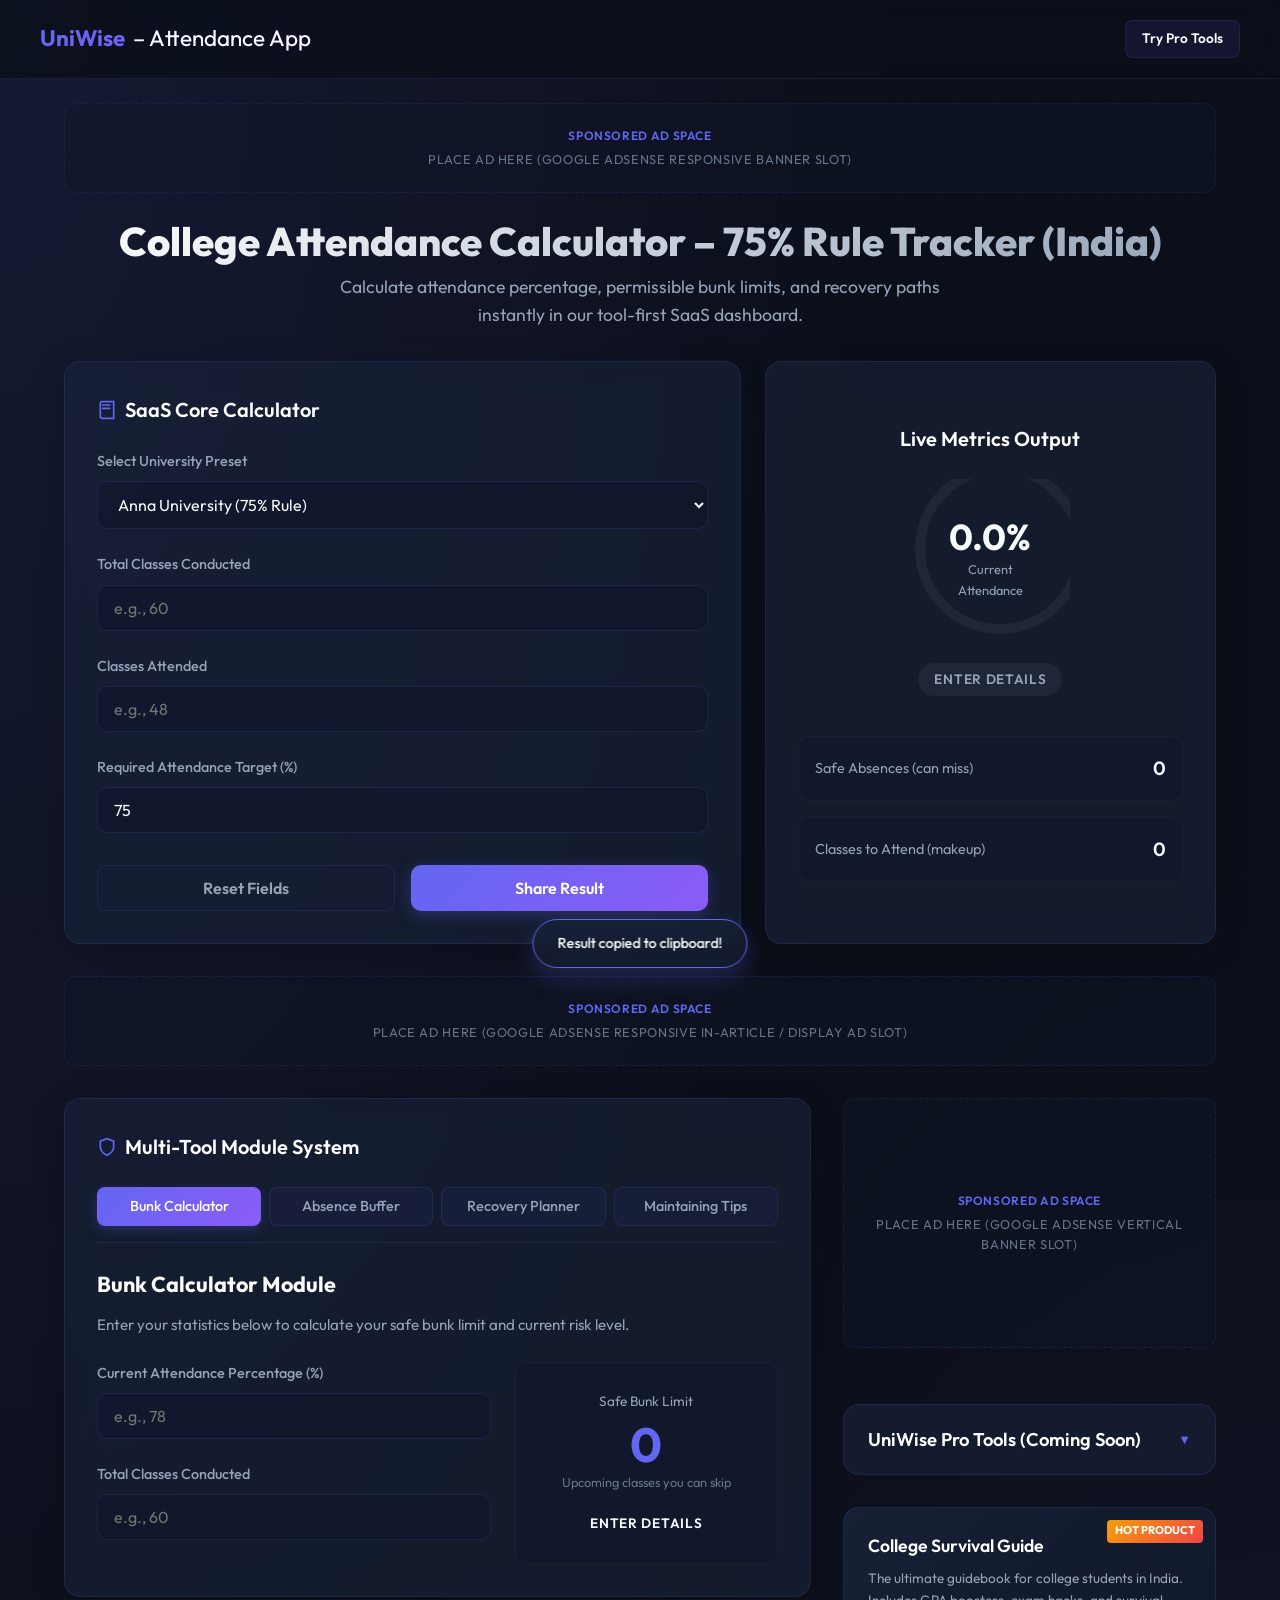
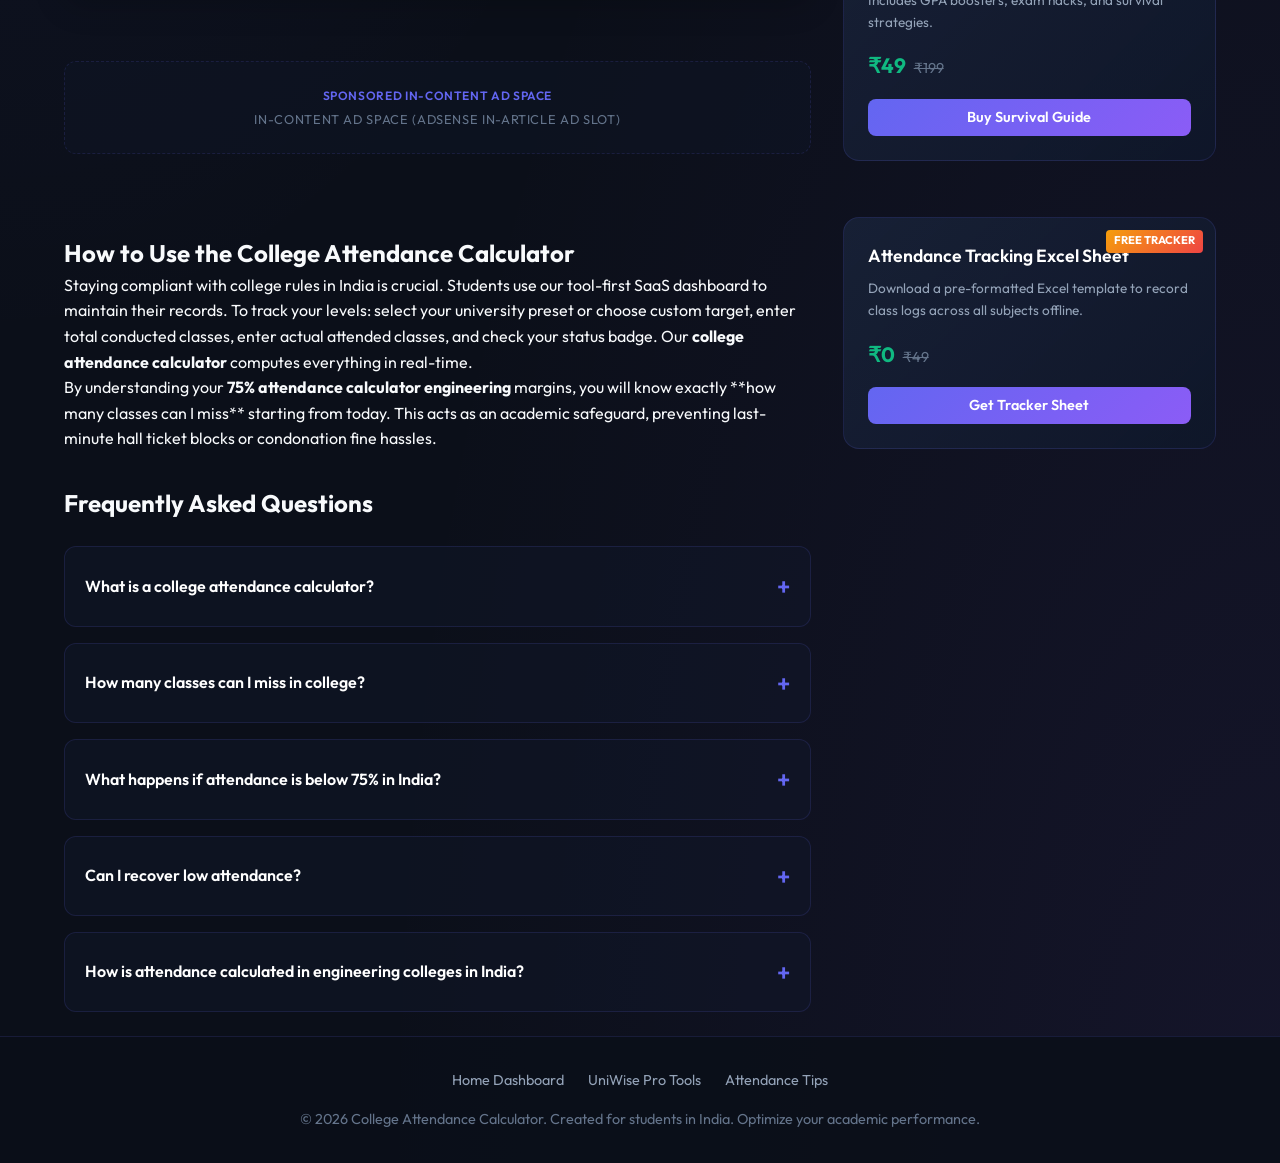
==== commit 7bc1debd: "feat: transform UniWise into a single-page SaaS web app named College Attendance Calculator with mul" ====
--- a/index.html
+++ b/index.html
@@ -5,16 +5,16 @@
   <meta name="viewport" content="width=device-width, initial-scale=1.0">
   
   <!-- Primary SEO Meta Tags -->
-  <title>Tamil Nadu College Attendance Calculator | UniWise</title>
-  <meta name="description" content="Calculate your current attendance percentage and safe absences using the engineering attendance calculator Tamil Nadu students trust. Keep on top of requirements.">
-  <meta name="keywords" content="attendance calculator college Tamil Nadu, 75% attendance calculator engineering, how many classes can I miss, Anna University attendance rule">
+  <title>College Attendance Calculator – 75% Rule Tracker (India) | UniWise</title>
+  <meta name="description" content="Free college attendance calculator to check your percentage. Calculate how many classes can I miss and maintain the 75% attendance rule in India instantly.">
+  <meta name="keywords" content="college attendance calculator, 75% attendance calculator, how many classes can I miss, attendance tracker India">
   <meta name="author" content="UniWise">
   
   <!-- Open Graph / Facebook -->
   <meta property="og:type" content="website">
   <meta property="og:url" content="https://uniwise.pages.dev/">
-  <meta property="og:title" content="Tamil Nadu College Attendance Calculator | UniWise">
-  <meta property="og:description" content="Calculate your current attendance percentage and safe absences using the engineering attendance calculator Tamil Nadu students trust. Keep on top of requirements.">
+  <meta property="og:title" content="College Attendance Calculator – 75% Rule Tracker (India)">
+  <meta property="og:description" content="Free college attendance calculator to check your percentage. Calculate how many classes can I miss and maintain the 75% attendance rule in India instantly.">
   <meta property="og:image" content="https://uniwise.pages.dev/assets/images/og-image.jpg">
 
   <!-- Stylesheet -->
@@ -28,26 +28,34 @@
     "mainEntity": [
       {
         "@type": "Question",
-        "name": "How many classes can I miss in college in Tamil Nadu?",
+        "name": "What is a college attendance calculator?",
         "acceptedAnswer": {
           "@type": "Answer",
-          "text": "The number of classes you can miss depends on your total conducted classes and required threshold. For a standard 75% target, you can safely miss up to 25% of the total sessions conducted."
+          "text": "A college attendance calculator is a tool that allows students to input their total conducted sessions and attended sessions to instantly evaluate their percentage, calculate bunk limits, and prepare recovery plans."
         }
       },
       {
         "@type": "Question",
-        "name": "What happens if my engineering college attendance drops below 75%?",
+        "name": "How many classes can I miss in college?",
         "acceptedAnswer": {
           "@type": "Answer",
-          "text": "If attendance drops between 65% and 74%, you fall under the condonation zone and must submit medical reasons or OD documents. Below 65%, you are debarred and must repeat the semester."
+          "text": "For a standard 75% attendance rule, you can safely miss up to 25% of your total classes. Use our bunk calculator tab to compute your exact safe absences buffer."
         }
       },
       {
         "@type": "Question",
-        "name": "How is attendance calculated in engineering colleges?",
+        "name": "What happens if attendance is below 75%?",
         "acceptedAnswer": {
           "@type": "Answer",
-          "text": "Attendance is calculated by dividing the number of hours attended by the total number of hours conducted, then multiplying by 100. Our calculator does this in real-time."
+          "text": "Under the general guidelines of Indian universities, dropping below 75% puts you in the condonation bracket (65%-74%), requiring medical proofs and a fine. Below 65%, you are debarred from taking final examinations."
+        }
+      },
+      {
+        "@type": "Question",
+        "name": "Can I recover low attendance?",
+        "acceptedAnswer": {
+          "@type": "Answer",
+          "text": "Yes, you can recover by attending consecutive upcoming classes without further absences. The Recovery Planner tab shows you exactly how many sessions are needed to cross the safety line."
         }
       }
     ]
@@ -59,17 +67,8 @@
   <!-- Header -->
   <header>
     <div class="nav-container">
-      <a href="index.html" class="logo">UniWise <span>– Smart Attendance Calculator</span></a>
-      <ul class="nav-links">
-        <li><a href="index.html" class="active">Home</a></li>
-        <li><a href="anna-university.html">Anna Uni</a></li>
-        <li><a href="srm.html">SRM</a></li>
-        <li><a href="vit.html">VIT</a></li>
-        <li><a href="sathyabama.html">Sathyabama</a></li>
-        <li><a href="saveetha.html">Saveetha</a></li>
-        <li><a href="hindustan.html">HITS</a></li>
-        <li><a href="how-many-classes-can-i-miss.html">Guide</a></li>
-      </ul>
+      <a href="index.html" class="logo">UniWise <span>– Attendance App</span></a>
+      <a href="#pro-tools" class="header-cta">Try Pro Tools</a>
     </div>
   </header>
 
@@ -80,52 +79,47 @@
       <span>Place Ad Here (Google AdSense Responsive Banner Slot)</span>
     </div>
 
-    <!-- H1 Title (SEO optimized) -->
-    <h1 style="font-size: 2.25rem; font-weight: 700; text-align: center; margin-bottom: 1.5rem; background: linear-gradient(135deg, #fff, #94a3b8); -webkit-background-clip: text; -webkit-text-fill-color: transparent;">
-      Tamil Nadu College Attendance Calculator (75% Rule Guide)
-    </h1>
-
-    <!-- Calculator Dashboard Widget at the TOP -->
-    <div class="dashboard-grid" style="margin-bottom: 2.5rem;">
-      <!-- Calculator Inputs Card -->
+    <!-- Hero Section -->
+    <div class="hero-section">
+      <h1 class="hero-title">College Attendance Calculator – 75% Rule Tracker (India)</h1>
+      <p class="hero-subtitle">Calculate attendance percentage, permissible bunk limits, and recovery paths instantly in our tool-first SaaS dashboard.</p>
+    </div>
+
+    <!-- Main Calculator Dashboard Card (Priority Section) -->
+    <div class="dashboard-grid" style="margin-bottom: 2rem;">
+      <!-- Inputs Card -->
       <div class="card">
         <h2 class="card-title">
           <svg width="20" height="20" viewBox="0 0 24 24" fill="none" stroke="currentColor" stroke-width="2" style="color: var(--primary);"><path d="M4 19.5v-15A2.5 2.5 0 0 1 6.5 2H20v20H6.5a2.5 2.5 0 0 1-2.5-2.5Z"/><path d="M6 6h10M6 10h10"/></svg>
-          Calculator Settings
+          SaaS Core Calculator
         </h2>
         
         <div class="form-group">
-          <label for="university">Select University / Institution</label>
+          <label for="university">Select University Preset</label>
           <select id="university">
             <option value="anna" selected>Anna University (75% Rule)</option>
-            <option value="srm">SRM Institute of Science and Technology (75%)</option>
-            <option value="sathyabama">Sathyabama Institute of Science & Tech (75%)</option>
-            <option value="vit">VIT University (80% - Adjustable)</option>
+            <option value="srm">SRM IST (75%)</option>
+            <option value="vit">VIT University (80%)</option>
+            <option value="sathyabama">Sathyabama (75%)</option>
             <option value="saveetha">Saveetha Engineering College (75%)</option>
-            <option value="hindustan">Hindustan Institute of Tech & Science (75%)</option>
-            <option value="custom">Custom (User-Defined %)</option>
+            <option value="hits">HITS Padur (75%)</option>
+            <option value="custom">Custom (Fully Adjustable %)</option>
           </select>
         </div>
 
         <div class="form-group">
           <label for="total-classes">Total Classes Conducted</label>
-          <div class="input-container">
-            <input type="number" id="total-classes" placeholder="e.g., 60" min="0">
-          </div>
+          <input type="number" id="total-classes" placeholder="e.g., 60" min="0">
         </div>
 
         <div class="form-group">
           <label for="attended-classes">Classes Attended</label>
-          <div class="input-container">
-            <input type="number" id="attended-classes" placeholder="e.g., 48" min="0">
-          </div>
+          <input type="number" id="attended-classes" placeholder="e.g., 48" min="0">
         </div>
 
         <div class="form-group">
-          <label for="required-percentage">Required Attendance Percentage (%)</label>
-          <div class="input-container">
-            <input type="number" id="required-percentage" value="75" min="0" max="100">
-          </div>
+          <label for="required-percentage">Required Attendance Target (%)</label>
+          <input type="number" id="required-percentage" value="75" min="0" max="100">
         </div>
 
         <div class="btn-group">
@@ -134,9 +128,9 @@
         </div>
       </div>
 
-      <!-- Calculator Outputs Card -->
+      <!-- Outputs Card -->
       <div class="card results-card">
-        <h2 class="card-title">Live Analysis</h2>
+        <h2 class="card-title">Live Metrics Output</h2>
         
         <div class="status-ring-container">
           <svg class="status-ring-svg">
@@ -164,122 +158,209 @@
       </div>
     </div>
 
-    <!-- Main Content Layout Below Calculator -->
+    <!-- Monetization: Middle Ad Banner -->
+    <div class="ad-slot" style="margin-bottom: 2rem;">
+      <span>Place Ad Here (Google AdSense Responsive In-Article / Display Ad Slot)</span>
+    </div>
+
+    <!-- Main Layout: Content Tabs on left, checkout/pro tools on right -->
     <div class="main-layout">
-      <!-- Main Content Area (Left) -->
+      <!-- Main Content Area -->
       <div class="main-content">
-        <div class="article-content">
+        <!-- Interactive Multi-Tool Module Tabs -->
+        <div class="card">
+          <h2 class="card-title">
+            <svg width="20" height="20" viewBox="0 0 24 24" fill="none" stroke="currentColor" stroke-width="2" style="color: var(--primary);"><path d="M12 22s8-4 8-10V5l-8-3-8 3v7c0 6 8 10 8 10z"/></svg>
+            Multi-Tool Module System
+          </h2>
           
-          <h2>Understanding Your Attendance Analysis</h2>
-          <p>Managing college life requires keeping a close eye on your academic statistics. The UniWise dashboard provides an active check of your class metrics so you can make informed choices about your time:</p>
-          <ul>
-            <li><strong>Current Attendance Percentage:</strong> This represents the percentage of total conducted hours you have successfully attended. If this is above your required threshold, your status shows "Safe".</li>
-            <li><strong>Safe Absences:</strong> This indicates how many classes you can safely miss starting from today without letting your overall percentage drop below the required limit.</li>
-            <li><strong>Classes to Attend:</strong> If your current attendance falls below the target, this displays the number of consecutive, upcoming sessions you must attend to pull your average back to safety.</li>
-          </ul>
-
-          <!-- In-Content Ad -->
-          <div class="ad-slot-in-content">
-            <span>In-Content Ad Space (AdSense In-Article Ad Slot)</span>
-          </div>
-
-          <h2>How is Attendance Calculated in Engineering Colleges?</h2>
-          <p>Academic institutions across Tamil Nadu utilize a standard contact-hour system. The formula to calculate your percentage is basic division:</p>
-          <p style="background: rgba(255,255,255,0.03); padding: 1rem; border-radius: 8px; font-family: monospace; border: 1px solid var(--border-color); text-align: center; margin-bottom: 1.5rem;">
-            Attendance % = (Hours Attended &divide; Total Hours Conducted) &times; 100
-          </p>
-          <p>For example, if your branch has conducted 80 hours of lectures and labs, and you were present for 64 hours, your average is 80%. If the college follows a 75% attendance rule, you can calculate your margin of safe absences to determine how many classes can I miss.</p>
-
-          <h2>General Attendance Rules in Tamil Nadu Institutions</h2>
-          <p>Under regulations laid down by the Directorate of Technical Education (DoTE) and local affiliated universities, students must secure a minimum of 75% attendance to qualify for terminal exams. If you secure between 65% and 74%, a condonation may be granted upon submission of medical records or official On-Duty (OD) letters and payment of a fee. Falling below 65% results in debarment.</p>
-
-          <h2>Check Your Specific University Calculator</h2>
-          <p>Choose your college link below to use pre-configured settings and read specific guidelines:</p>
-          <div class="uni-presets">
-            <a href="anna-university.html" class="uni-preset-btn">Anna University (75%)</a>
-            <a href="srm.html" class="uni-preset-btn">SRM University (75%)</a>
-            <a href="vit.html" class="uni-preset-btn">VIT University (80%)</a>
-            <a href="sathyabama.html" class="uni-preset-btn">Sathyabama University (75%)</a>
-            <a href="saveetha.html" class="uni-preset-btn">Saveetha Engineering College (75%)</a>
-            <a href="hindustan.html" class="uni-preset-btn">HITS Padur (75%)</a>
-          </div>
+          <div class="tabs-container">
+            <!-- Tabs Navigation -->
+            <div class="tabs-nav">
+              <button class="tab-btn active" data-tab="module-bunk">Bunk Calculator</button>
+              <button class="tab-btn" data-tab="module-buffer">Absence Buffer</button>
+              <button class="tab-btn" data-tab="module-recovery">Recovery Planner</button>
+              <button class="tab-btn" data-tab="module-tips">Maintaining Tips</button>
+            </div>
+
+            <!-- Tab Content 1: Bunk Calculator -->
+            <div class="tab-content active" id="module-bunk">
+              <div class="module-header">Bunk Calculator Module</div>
+              <p class="module-desc">Enter your statistics below to calculate your safe bunk limit and current risk level.</p>
+              
+              <div class="module-grid">
+                <div>
+                  <div class="form-group">
+                    <label for="bunk-current-pct">Current Attendance Percentage (%)</label>
+                    <input type="number" id="bunk-current-pct" placeholder="e.g., 78" min="0" max="100">
+                  </div>
+                  <div class="form-group">
+                    <label for="bunk-total-classes">Total Classes Conducted</label>
+                    <input type="number" id="bunk-total-classes" placeholder="e.g., 60" min="0">
+                  </div>
+                </div>
+                <div style="display: flex; flex-direction: column; justify-content: center; align-items: center; background: rgba(15,23,42,0.4); border-radius: 12px; padding: 1.5rem; text-align: center; border: 1px solid rgba(255,255,255,0.03);">
+                  <div style="font-size: 0.85rem; color: var(--text-secondary); margin-bottom: 0.5rem;">Safe Bunk Limit</div>
+                  <div style="font-size: 3rem; font-weight: 700; color: var(--primary); line-height: 1;" id="bunk-limit-val">0</div>
+                  <div style="font-size: 0.8rem; color: var(--text-muted); margin-top: 0.25rem;">Upcoming classes you can skip</div>
+                  <div style="margin-top: 1.25rem; font-weight: 600; font-size: 0.85rem; letter-spacing: 0.05em; text-transform: uppercase;" id="bunk-risk-status">Enter Details</div>
+                </div>
+              </div>
+            </div>
+
+            <!-- Tab Content 2: Absence Buffer Details -->
+            <div class="tab-content" id="module-buffer">
+              <div class="module-header">Absence Buffer Metrics</div>
+              <p class="module-desc">Detailed check of your safe bunks margin relative to your required target:</p>
+              
+              <div class="metrics-grid">
+                <div class="metric-box">
+                  <span class="metric-label">Target Attendance Goal</span>
+                  <span class="metric-value" id="buf-target">75%</span>
+                </div>
+                <div class="metric-box">
+                  <span class="metric-label">Current Calculated Level</span>
+                  <span class="metric-value" id="buf-current">0.0%</span>
+                </div>
+                <div class="metric-box">
+                  <span class="metric-label">Absences Buffer Remaining</span>
+                  <span class="metric-value" id="buf-bunks">0</span>
+                </div>
+                <div class="metric-box">
+                  <span class="metric-label">Overall Status Margin</span>
+                  <span class="metric-value" id="buf-risk">Enter Details</span>
+                </div>
+              </div>
+            </div>
+
+            <!-- Tab Content 3: Recovery Planner -->
+            <div class="tab-content" id="module-recovery">
+              <div class="module-header">Attendance Recovery Planner</div>
+              <p class="module-desc">Get a step-by-step consecutive attendance schedule to pull your average back above target:</p>
+              <div id="recovery-plan-steps">
+                <!-- Recovery plan generated dynamically by JS -->
+              </div>
+            </div>
+
+            <!-- Tab Content 4: Maintaining Tips -->
+            <div class="tab-content" id="module-tips">
+              <div class="module-header">Maintaining Attendance Tips</div>
+              <p class="module-desc">Quick, actionable behavior strategies to maintain your required 75% attendance calculator targets:</p>
+              
+              <div class="tip-card">
+                <div class="tip-title">💡 Plan Absences Mid-Week</div>
+                <div class="tip-content">Bunk classes on Wednesday or Thursday. Faculty are less likely to flag absences compared to Mondays or Fridays.</div>
+              </div>
+              <div class="tip-card">
+                <div class="tip-title">💡 OD Certificate Submission</div>
+                <div class="tip-content">Submit On-Duty (OD) permissions for cultural or sports events within 3 days of returning to ensure hours are credited.</div>
+              </div>
+              <div class="tip-card">
+                <div class="tip-title">💡 Track Multi-Subject Margins</div>
+                <div class="tip-content">Keep buffers distributed. Avoid using up all your safe bunks on a single subject, as debarment is checked course-by-course.</div>
+              </div>
+            </div>
+          </div>
+        </div>
+
+        <!-- In-Content Ad -->
+        <div class="ad-slot-in-content">
+          <span>In-Content Ad Space (AdSense In-Article Ad Slot)</span>
+        </div>
+
+        <!-- SEO Article & FAQs -->
+        <div class="article-content" style="padding-top: 1rem;">
+          <h2>How to Use the College Attendance Calculator</h2>
+          <p>Staying compliant with college rules in India is crucial. Students use our tool-first SaaS dashboard to maintain their records. To track your levels: select your university preset or choose custom target, enter total conducted classes, enter actual attended classes, and check your status badge. Our <strong>college attendance calculator</strong> computes everything in real-time.</p>
+          
+          <p>By understanding your <strong>75% attendance calculator engineering</strong> margins, you will know exactly **how many classes can I miss** starting from today. This acts as an academic safeguard, preventing last-minute hall ticket blocks or condonation fine hassles.</p>
 
           <h2 style="margin-top: 2rem;">Frequently Asked Questions</h2>
           <div class="faq-container">
             <div class="faq-item">
-              <div class="faq-question">How many classes can I miss in college Tamil Nadu?</div>
+              <div class="faq-question">What is a college attendance calculator?</div>
               <div class="faq-answer">
-                This depends on your total classes conducted. Under a standard 75% rule, you can miss up to 25% of all conducted sessions. For example, if you have 100 sessions, you can safely miss 25.
+                A college attendance calculator is a tool designed to help students track class attendance. By inputting total classes conducted and classes attended, it displays your percentage, bunk limit, and recovery plan.
               </div>
             </div>
             <div class="faq-item">
-              <div class="faq-question">What happens if my attendance falls below 75%?</div>
+              <div class="faq-question">How many classes can I miss in college?</div>
               <div class="faq-answer">
-                If your attendance is between 65% and 74%, you must pay a condonation fee and present medical or OD proof to receive your hall ticket. Below 65%, you are debarred and must repeat the semester.
+                Under the standard 75% attendance rule, you can safely miss up to 25% of the total sessions conducted. For instance, if 80 sessions are conducted, you can safely miss 20 classes.
               </div>
             </div>
             <div class="faq-item">
-              <div class="faq-question">How is attendance calculated in engineering colleges?</div>
+              <div class="faq-question">What happens if attendance is below 75% in India?</div>
               <div class="faq-answer">
-                Attendance is calculated by dividing your total hours present by the total hours conducted by the department, multiplied by 100. Our tool computes this live.
-              </div>
-            </div>
-          </div>
-
+                If your attendance is between 65% and 74%, you fall under the condonation zone. You must present official medical certificates and pay a fine to receive your exam hall ticket. Below 65%, you are debarred from examinations.
+              </div>
+            </div>
+            <div class="faq-item">
+              <div class="faq-question">Can I recover low attendance?</div>
+              <div class="faq-answer">
+                Yes, you can recover by attending consecutive upcoming classes without missing any. Our Recovery Planner tab calculates the exact number of consecutive sessions needed.
+              </div>
+            </div>
+            <div class="faq-item">
+              <div class="faq-question">How is attendance calculated in engineering colleges in India?</div>
+              <div class="faq-answer">
+                It is calculated using the formula: (Hours Attended / Total Hours Conducted) * 100. Our tool uses this system to provide an instant breakdown of your academic buffers.
+              </div>
+            </div>
+          </div>
         </div>
       </div>
 
-      <!-- Sidebar Area (Right) -->
+      <!-- Sidebar Area -->
       <div class="sidebar">
         <!-- Sidebar Ad Slot -->
         <div class="ad-slot ad-slot-sidebar">
           <span>Place Ad Here (Google AdSense Vertical Banner Slot)</span>
         </div>
 
-        <!-- Premium Tools Section -->
-        <div class="card">
-          <h2 class="card-title">
-            <svg width="20" height="20" viewBox="0 0 24 24" fill="none" stroke="currentColor" stroke-width="2" style="color: var(--secondary);"><rect x="3" y="11" width="18" height="11" rx="2" ry="2"/><path d="M7 11V7a5 5 0 0 1 10 0v4"/></svg>
-            UniWise Pro Tools
-          </h2>
-          <p style="font-size: 0.85rem; color: var(--text-secondary); margin-bottom: 1rem;">Unlock advanced planning tools to maximize your academic performance.</p>
-          
-          <div class="pro-tool-item">
-            <div class="pro-tool-info">
-              <span class="pro-tool-name">Attendance Planner</span>
-              <span class="pro-tool-desc">Plan absences across multiple subjects</span>
-            </div>
-            <div class="pro-tool-lock">
-              <span class="pro-tool-badge">Coming Soon</span>
-            </div>
-          </div>
-
-          <div class="pro-tool-item">
-            <div class="pro-tool-info">
-              <span class="pro-tool-name">Exam Score Prediction</span>
-              <span class="pro-tool-desc">Correlate attendance with GPA trends</span>
-            </div>
-            <div class="pro-tool-lock">
-              <span class="pro-tool-badge">Coming Soon</span>
-            </div>
-          </div>
-
-          <div class="pro-tool-item">
-            <div class="pro-tool-info">
-              <span class="pro-tool-name">Personalized Study Planner</span>
-              <span class="pro-tool-desc">Dynamic alerts and class schedules</span>
-            </div>
-            <div class="pro-tool-lock">
-              <span class="pro-tool-badge">Coming Soon</span>
-            </div>
-          </div>
-        </div>
+        <!-- Collapsible Premium Pro Tools Section -->
+        <details class="pro-tools-details" id="pro-tools">
+          <summary>UniWise Pro Tools (Coming Soon)</summary>
+          <div class="pro-tools-content">
+            <p style="font-size: 0.85rem; color: var(--text-secondary); margin-bottom: 1.25rem;">Advanced analytics tools to plan semester attendance records.</p>
+            
+            <div class="pro-tool-item">
+              <div class="pro-tool-info">
+                <span class="pro-tool-name">Attendance Planner</span>
+                <span class="pro-tool-desc">Absences schedules across subjects</span>
+              </div>
+              <div class="pro-tool-lock">
+                <span class="pro-tool-badge">Locked</span>
+              </div>
+            </div>
+
+            <div class="pro-tool-item">
+              <div class="pro-tool-info">
+                <span class="pro-tool-name">Exam Score Prediction</span>
+                <span class="pro-tool-desc">Correlate attendance with GPA trends</span>
+              </div>
+              <div class="pro-tool-lock">
+                <span class="pro-tool-badge">Locked</span>
+              </div>
+            </div>
+
+            <div class="pro-tool-item">
+              <div class="pro-tool-info">
+                <span class="pro-tool-name">Personalized Study Planner</span>
+                <span class="pro-tool-desc">Dynamic alerts and class updates</span>
+              </div>
+              <div class="pro-tool-lock">
+                <span class="pro-tool-badge">Locked</span>
+              </div>
+            </div>
+          </div>
+        </details>
 
         <!-- Digital Product Cards -->
         <div class="digital-product-card">
-          <span class="product-tag">Hot</span>
+          <span class="product-tag">Hot Product</span>
           <h3 class="product-title">College Survival Guide</h3>
-          <p class="product-desc">The ultimate guidebook for college students in Tamil Nadu. Includes survival tips, exam strategies, and resources.</p>
+          <p class="product-desc">The ultimate guidebook for college students in India. Includes GPA boosters, exam hacks, and survival strategies.</p>
           <div class="product-price-section">
             <span class="price-current">₹49</span>
             <span class="price-original">₹199</span>
@@ -288,9 +369,9 @@
         </div>
 
         <div class="digital-product-card">
-          <span class="product-tag">Free Bundle</span>
+          <span class="product-tag">Free Tracker</span>
           <h3 class="product-title">Attendance Tracking Excel Sheet</h3>
-          <p class="product-desc">Download a fully formatted Excel tracker to record your attendance day-by-day across all semester subjects offline.</p>
+          <p class="product-desc">Download a pre-formatted Excel template to record class logs across all subjects offline.</p>
           <div class="product-price-section">
             <span class="price-current">₹0</span>
             <span class="price-original">₹49</span>
@@ -305,16 +386,11 @@
   <footer>
     <div class="footer-container">
       <div class="footer-links">
-        <a href="index.html">Home</a>
-        <a href="anna-university.html">Anna University</a>
-        <a href="srm.html">SRM IST</a>
-        <a href="vit.html">VIT University</a>
-        <a href="sathyabama.html">Sathyabama</a>
-        <a href="saveetha.html">Saveetha</a>
-        <a href="hindustan.html">HITS</a>
-        <a href="how-many-classes-can-i-miss.html">Calculation Guide</a>
+        <a href="index.html">Home Dashboard</a>
+        <a href="#pro-tools">UniWise Pro Tools</a>
+        <a href="#module-tips">Attendance Tips</a>
       </div>
-      <p>&copy; 2026 UniWise Attendance Calculator. Created for students in Tamil Nadu. Optimize your academic performance.</p>
+      <p>&copy; 2026 College Attendance Calculator. Created for students in India. Optimize your academic performance.</p>
     </div>
   </footer>
 
--- a/assets/css/style.css
+++ b/assets/css/style.css
@@ -53,7 +53,7 @@
 }
 
 header {
-  padding: 1.5rem 2rem;
+  padding: 1.25rem 2rem;
   border-bottom: 1px solid var(--border-color);
   background-color: rgba(11, 15, 25, 0.8);
   backdrop-filter: blur(12px);
@@ -68,12 +68,10 @@
   display: flex;
   justify-content: space-between;
   align-items: center;
-  flex-wrap: wrap;
-  gap: 1rem;
 }
 
 .logo {
-  font-size: 1.5rem;
+  font-size: 1.4rem;
   font-weight: 700;
   background: linear-gradient(135deg, var(--primary), var(--secondary));
   -webkit-background-clip: text;
@@ -90,419 +88,52 @@
   -webkit-text-fill-color: var(--text-primary);
 }
 
-.nav-links {
-  display: flex;
-  gap: 1.5rem;
-  list-style: none;
-  align-items: center;
-}
-
-.nav-links a {
-  color: var(--text-secondary);
+.header-cta {
+  background: rgba(99, 102, 241, 0.1);
+  border: 1px solid var(--border-color);
+  color: var(--text-primary);
+  padding: 0.45rem 1rem;
+  border-radius: 8px;
   text-decoration: none;
-  font-size: 0.95rem;
-  font-weight: 500;
-  transition: var(--transition);
-}
-
-.nav-links a:hover,
-.nav-links a.active {
-  color: var(--text-primary);
-  text-shadow: 0 0 10px rgba(99, 102, 241, 0.4);
+  font-size: 0.85rem;
+  font-weight: 600;
+  transition: var(--transition);
+}
+
+.header-cta:hover {
+  background: var(--primary);
+  box-shadow: 0 0 12px var(--primary-glow);
 }
 
 main {
   flex: 1;
   max-width: 1200px;
   width: 100%;
-  margin: 2rem auto;
+  margin: 1.5rem auto;
   padding: 0 1.5rem;
 }
 
-/* Monetized Layout Structure */
-.main-layout {
-  display: grid;
-  grid-template-columns: 1fr;
-  gap: 2rem;
-}
-
-@media (min-width: 1024px) {
-  .main-layout {
-    grid-template-columns: 8fr 4fr;
-  }
-}
-
-.main-content {
-  display: flex;
-  flex-direction: column;
-  gap: 2rem;
-}
-
-.sidebar {
-  display: flex;
-  flex-direction: column;
-  gap: 2rem;
-}
-
-/* Dashboard Layout */
-.dashboard-grid {
-  display: grid;
-  grid-template-columns: 1.2fr 0.8fr;
-  gap: 1.5rem;
-}
-
-@media (max-width: 768px) {
-  .dashboard-grid {
-    grid-template-columns: 1fr;
-  }
-}
-
-/* Card Styling */
-.card {
-  background: var(--bg-card);
-  backdrop-filter: blur(16px);
-  border: 1px solid var(--border-color);
-  border-radius: var(--border-radius);
-  padding: 2rem;
-  transition: var(--transition);
-  box-shadow: 0 8px 32px 0 rgba(0, 0, 0, 0.2);
-}
-
-.card:hover {
-  background: var(--bg-card-hover);
-  border-color: rgba(99, 102, 241, 0.25);
-  box-shadow: 0 12px 40px 0 rgba(0, 0, 0, 0.3), 0 0 15px rgba(99, 102, 241, 0.05);
-}
-
-.card-title {
-  font-size: 1.25rem;
-  font-weight: 600;
-  margin-bottom: 1.5rem;
-  display: flex;
-  align-items: center;
-  gap: 0.5rem;
-  color: #fff;
-}
-
-/* Form Styles */
-.form-group {
-  margin-bottom: 1.5rem;
-}
-
-.form-group label {
-  display: block;
-  font-size: 0.9rem;
-  font-weight: 500;
-  color: var(--text-secondary);
+/* Hero Section */
+.hero-section {
+  text-align: center;
+  margin: 1rem 0 2rem;
+}
+
+.hero-title {
+  font-size: 2.5rem;
+  font-weight: 800;
   margin-bottom: 0.5rem;
-}
-
-.input-container {
-  position: relative;
-}
-
-input, select {
-  width: 100%;
-  background: rgba(15, 23, 42, 0.6);
-  border: 1px solid var(--border-color);
-  border-radius: 10px;
-  padding: 0.75rem 1rem;
-  color: var(--text-primary);
-  font-family: inherit;
-  font-size: 1rem;
-  transition: var(--transition);
-  outline: none;
-}
-
-input:focus, select:focus {
-  border-color: var(--border-focus);
-  box-shadow: 0 0 10px var(--primary-glow);
-  background: rgba(15, 23, 42, 0.8);
-}
-
-.btn-group {
-  display: flex;
-  gap: 1rem;
-  margin-top: 2rem;
-}
-
-button {
-  flex: 1;
-  padding: 0.75rem 1.5rem;
-  border-radius: 10px;
-  font-size: 1rem;
-  font-weight: 600;
-  cursor: pointer;
-  transition: var(--transition);
-  font-family: inherit;
-}
-
-.btn-primary {
-  background: linear-gradient(135deg, var(--primary), var(--secondary));
-  color: white;
-  border: none;
-  box-shadow: 0 4px 15px rgba(99, 102, 241, 0.3);
-}
-
-.btn-primary:hover {
-  transform: translateY(-2px);
-  box-shadow: 0 6px 20px rgba(99, 102, 241, 0.5);
-}
-
-.btn-primary:active {
-  transform: translateY(0);
-}
-
-.btn-secondary {
-  background: transparent;
-  border: 1px solid var(--border-color);
-  color: var(--text-secondary);
-}
-
-.btn-secondary:hover {
-  background: rgba(255, 255, 255, 0.05);
-  color: var(--text-primary);
-  border-color: var(--text-secondary);
-}
-
-/* Results Display */
-.results-card {
-  display: flex;
-  flex-direction: column;
-  align-items: center;
-  justify-content: center;
-  text-align: center;
-  position: relative;
-  overflow: hidden;
-}
-
-/* Status Indicator Ring */
-.status-ring-container {
-  position: relative;
-  width: 160px;
-  height: 160px;
-  margin-bottom: 1.5rem;
-}
-
-.status-ring-svg {
-  width: 100%;
-  height: 100%;
-  transform: rotate(-90deg);
-}
-
-.status-ring-bg {
-  fill: none;
-  stroke: rgba(255, 255, 255, 0.05);
-  stroke-width: 10;
-}
-
-.status-ring-progress {
-  fill: none;
-  stroke: var(--primary);
-  stroke-width: 10;
-  stroke-linecap: round;
-  stroke-dasharray: 502; /* 2 * PI * 80 */
-  stroke-dashoffset: 502;
-  transition: stroke-dashoffset 0.8s ease-in-out, stroke 0.3s ease;
-}
-
-.status-ring-text {
-  position: absolute;
-  top: 50%;
-  left: 50%;
-  transform: translate(-50%, -50%);
-  text-align: center;
-}
-
-.attendance-percentage {
-  font-size: 2.25rem;
-  font-weight: 700;
-  line-height: 1;
-}
-
-.attendance-label {
-  font-size: 0.8rem;
-  color: var(--text-secondary);
-  margin-top: 0.25rem;
-}
-
-.status-badge {
-  padding: 0.35rem 1rem;
-  border-radius: 50px;
-  font-weight: 600;
-  font-size: 0.85rem;
-  letter-spacing: 0.05em;
-  text-transform: uppercase;
-  margin-bottom: 1.5rem;
-  display: inline-block;
-  transition: var(--transition);
-}
-
-/* Dynamic Classes for Statuses */
-.status-safe {
-  color: var(--success);
-  background: var(--success-bg);
-  box-shadow: 0 0 10px var(--success-glow);
-}
-.status-warning {
-  color: var(--warning);
-  background: var(--warning-bg);
-  box-shadow: 0 0 10px var(--warning-glow);
-}
-.status-danger {
-  color: var(--danger);
-  background: var(--danger-bg);
-  box-shadow: 0 0 10px var(--danger-glow);
-}
-
-/* Output Metrics Grid */
-.metrics-grid {
-  width: 100%;
-  display: grid;
-  grid-template-columns: 1fr;
-  gap: 1rem;
-  margin-top: 1rem;
-}
-
-.metric-box {
-  background: rgba(15, 23, 42, 0.4);
-  padding: 1rem;
-  border-radius: 12px;
-  border: 1px solid rgba(255, 255, 255, 0.03);
-  text-align: left;
-  display: flex;
-  justify-content: space-between;
-  align-items: center;
-}
-
-.metric-label {
-  font-size: 0.9rem;
-  color: var(--text-secondary);
-}
-
-.metric-value {
-  font-size: 1.2rem;
-  font-weight: 600;
-}
-
-.metric-value.highlight-safe {
-  color: var(--success);
-}
-
-.metric-value.highlight-danger {
-  color: var(--danger);
-}
-
-/* SEO content details */
-.article-content h1 {
-  font-size: 2.25rem;
-  font-weight: 700;
-  margin-bottom: 1.5rem;
   background: linear-gradient(135deg, #fff, #94a3b8);
   -webkit-background-clip: text;
   -webkit-text-fill-color: transparent;
-}
-
-.article-content h2 {
-  font-size: 1.5rem;
-  font-weight: 600;
-  margin: 2rem 0 1rem;
-  color: #fff;
-  border-left: 4px solid var(--primary);
-  padding-left: 0.75rem;
-}
-
-.article-content p {
-  color: var(--text-secondary);
-  margin-bottom: 1.25rem;
-  font-size: 1.05rem;
-}
-
-.article-content ul, .article-content ol {
-  margin-bottom: 1.5rem;
-  padding-left: 1.5rem;
-  color: var(--text-secondary);
-}
-
-.article-content li {
-  margin-bottom: 0.5rem;
-}
-
-/* University presets section */
-.uni-presets {
-  margin-top: 1.5rem;
-  display: flex;
-  flex-wrap: wrap;
-  gap: 0.75rem;
-}
-
-.uni-preset-btn {
-  background: rgba(99, 102, 241, 0.08);
-  border: 1px solid var(--border-color);
-  color: var(--text-secondary);
-  padding: 0.5rem 1rem;
-  border-radius: 8px;
-  font-size: 0.85rem;
-  text-decoration: none;
-  transition: var(--transition);
-}
-
-.uni-preset-btn:hover {
-  background: rgba(99, 102, 241, 0.2);
-  color: var(--text-primary);
-  border-color: var(--primary);
-}
-
-/* FAQ Accordion */
-.faq-container {
-  display: flex;
-  flex-direction: column;
-  gap: 1rem;
-  margin-top: 1.5rem;
-}
-
-.faq-item {
-  border: 1px solid var(--border-color);
-  border-radius: 12px;
-  background: rgba(19, 27, 46, 0.4);
-  overflow: hidden;
-  transition: var(--transition);
-}
-
-.faq-question {
-  padding: 1.25rem;
-  font-weight: 600;
-  cursor: pointer;
-  display: flex;
-  justify-content: space-between;
-  align-items: center;
-  user-select: none;
-}
-
-.faq-question::after {
-  content: '+';
-  font-size: 1.5rem;
-  color: var(--primary);
-  transition: var(--transition);
-}
-
-.faq-item.active .faq-question::after {
-  transform: rotate(45deg);
-}
-
-.faq-answer {
-  max-height: 0;
-  overflow: hidden;
-  transition: max-height 0.3s cubic-bezier(0, 1, 0, 1);
-  padding: 0 1.25rem;
-  color: var(--text-secondary);
-  font-size: 0.95rem;
-}
-
-.faq-item.active .faq-answer {
-  max-height: 500px;
-  padding: 0 1.25rem 1.25rem;
-  transition: max-height 0.3s cubic-bezier(1, 0, 1, 0);
+  line-height: 1.2;
+}
+
+.hero-subtitle {
+  font-size: 1.1rem;
+  color: var(--text-secondary);
+  max-width: 600px;
+  margin: 0 auto;
 }
 
 /* Monetization: Ad Slots */
@@ -564,6 +195,461 @@
   color: var(--primary);
   font-weight: 600;
   margin-bottom: 0.25rem;
+}
+
+/* Monetized Layout Structure */
+.main-layout {
+  display: grid;
+  grid-template-columns: 1fr;
+  gap: 2rem;
+}
+
+@media (min-width: 1024px) {
+  .main-layout {
+    grid-template-columns: 8fr 4fr;
+  }
+}
+
+.main-content {
+  display: flex;
+  flex-direction: column;
+  gap: 2rem;
+}
+
+.sidebar {
+  display: flex;
+  flex-direction: column;
+  gap: 2rem;
+}
+
+/* Dashboard Layout */
+.dashboard-grid {
+  display: grid;
+  grid-template-columns: 1.2fr 0.8fr;
+  gap: 1.5rem;
+}
+
+@media (max-width: 768px) {
+  .dashboard-grid {
+    grid-template-columns: 1fr;
+  }
+}
+
+/* Card Styling */
+.card {
+  background: var(--bg-card);
+  backdrop-filter: blur(16px);
+  border: 1px solid var(--border-color);
+  border-radius: var(--border-radius);
+  padding: 2rem;
+  transition: var(--transition);
+  box-shadow: 0 8px 32px 0 rgba(0, 0, 0, 0.2);
+}
+
+.card:hover {
+  background: var(--bg-card-hover);
+  border-color: rgba(99, 102, 241, 0.25);
+  box-shadow: 0 12px 40px 0 rgba(0, 0, 0, 0.3), 0 0 15px rgba(99, 102, 241, 0.05);
+}
+
+.card-title {
+  font-size: 1.25rem;
+  font-weight: 600;
+  margin-bottom: 1.5rem;
+  display: flex;
+  align-items: center;
+  gap: 0.5rem;
+  color: #fff;
+}
+
+/* Form Styles */
+.form-group {
+  margin-bottom: 1.5rem;
+}
+
+.form-group label {
+  display: block;
+  font-size: 0.9rem;
+  font-weight: 500;
+  color: var(--text-secondary);
+  margin-bottom: 0.5rem;
+}
+
+input, select {
+  width: 100%;
+  background: rgba(15, 23, 42, 0.6);
+  border: 1px solid var(--border-color);
+  border-radius: 10px;
+  padding: 0.75rem 1rem;
+  color: var(--text-primary);
+  font-family: inherit;
+  font-size: 1rem;
+  transition: var(--transition);
+  outline: none;
+}
+
+input:focus, select:focus {
+  border-color: var(--border-focus);
+  box-shadow: 0 0 10px var(--primary-glow);
+  background: rgba(15, 23, 42, 0.8);
+}
+
+.btn-group {
+  display: flex;
+  gap: 1rem;
+  margin-top: 2rem;
+}
+
+button {
+  flex: 1;
+  padding: 0.75rem 1.5rem;
+  border-radius: 10px;
+  font-size: 1rem;
+  font-weight: 600;
+  cursor: pointer;
+  transition: var(--transition);
+  font-family: inherit;
+}
+
+.btn-primary {
+  background: linear-gradient(135deg, var(--primary), var(--secondary));
+  color: white;
+  border: none;
+  box-shadow: 0 4px 15px rgba(99, 102, 241, 0.3);
+}
+
+.btn-primary:hover {
+  transform: translateY(-2px);
+  box-shadow: 0 6px 20px rgba(99, 102, 241, 0.5);
+}
+
+.btn-primary:active {
+  transform: translateY(0);
+}
+
+.btn-secondary {
+  background: transparent;
+  border: 1px solid var(--border-color);
+  color: var(--text-secondary);
+}
+
+.btn-secondary:hover {
+  background: rgba(255, 255, 255, 0.05);
+  color: var(--text-primary);
+  border-color: var(--text-secondary);
+}
+
+/* Results Display */
+.results-card {
+  display: flex;
+  flex-direction: column;
+  align-items: center;
+  justify-content: center;
+  text-align: center;
+  position: relative;
+  overflow: hidden;
+}
+
+/* Status Indicator Ring */
+.status-ring-container {
+  position: relative;
+  width: 160px;
+  height: 160px;
+  margin-bottom: 1.5rem;
+}
+
+.status-ring-svg {
+  width: 100%;
+  height: 100%;
+  transform: rotate(-90deg);
+}
+
+.status-ring-bg {
+  fill: none;
+  stroke: rgba(255, 255, 255, 0.05);
+  stroke-width: 10;
+}
+
+.status-ring-progress {
+  fill: none;
+  stroke: var(--primary);
+  stroke-width: 10;
+  stroke-linecap: round;
+  stroke-dasharray: 502;
+  stroke-dashoffset: 502;
+  transition: stroke-dashoffset 0.8s ease-in-out, stroke 0.3s ease;
+}
+
+.status-ring-text {
+  position: absolute;
+  top: 50%;
+  left: 50%;
+  transform: translate(-50%, -50%);
+  text-align: center;
+}
+
+.attendance-percentage {
+  font-size: 2.25rem;
+  font-weight: 700;
+  line-height: 1;
+}
+
+.attendance-label {
+  font-size: 0.8rem;
+  color: var(--text-secondary);
+  margin-top: 0.25rem;
+}
+
+.status-badge {
+  padding: 0.35rem 1rem;
+  border-radius: 50px;
+  font-weight: 600;
+  font-size: 0.85rem;
+  letter-spacing: 0.05em;
+  text-transform: uppercase;
+  margin-bottom: 1.5rem;
+  display: inline-block;
+  transition: var(--transition);
+}
+
+/* Dynamic Classes for Statuses */
+.status-safe {
+  color: var(--success);
+  background: var(--success-bg);
+  box-shadow: 0 0 10px var(--success-glow);
+}
+.status-warning {
+  color: var(--warning);
+  background: var(--warning-bg);
+  box-shadow: 0 0 10px var(--warning-glow);
+}
+.status-danger {
+  color: var(--danger);
+  background: var(--danger-bg);
+  box-shadow: 0 0 10px var(--danger-glow);
+}
+
+/* Output Metrics Grid */
+.metrics-grid {
+  width: 100%;
+  display: grid;
+  grid-template-columns: 1fr;
+  gap: 1rem;
+  margin-top: 1rem;
+}
+
+.metric-box {
+  background: rgba(15, 23, 42, 0.4);
+  padding: 1rem;
+  border-radius: 12px;
+  border: 1px solid rgba(255, 255, 255, 0.03);
+  text-align: left;
+  display: flex;
+  justify-content: space-between;
+  align-items: center;
+}
+
+.metric-label {
+  font-size: 0.9rem;
+  color: var(--text-secondary);
+}
+
+.metric-value {
+  font-size: 1.2rem;
+  font-weight: 600;
+}
+
+.metric-value.highlight-safe {
+  color: var(--success);
+}
+
+.metric-value.highlight-danger {
+  color: var(--danger);
+}
+
+/* Multi-Tool Module System */
+.tabs-container {
+  margin-top: 1rem;
+}
+
+.tabs-nav {
+  display: flex;
+  flex-wrap: wrap;
+  gap: 0.5rem;
+  border-bottom: 1px solid var(--border-color);
+  padding-bottom: 1rem;
+  margin-bottom: 1.5rem;
+}
+
+.tab-btn {
+  background: rgba(99, 102, 241, 0.05);
+  border: 1px solid var(--border-color);
+  color: var(--text-secondary);
+  padding: 0.6rem 1.25rem;
+  border-radius: 8px;
+  font-size: 0.9rem;
+  font-weight: 500;
+  cursor: pointer;
+  transition: var(--transition);
+  font-family: inherit;
+}
+
+.tab-btn:hover {
+  background: rgba(99, 102, 241, 0.15);
+  color: var(--text-primary);
+}
+
+.tab-btn.active {
+  background: linear-gradient(135deg, var(--primary), var(--secondary));
+  color: white;
+  border-color: transparent;
+  box-shadow: 0 4px 12px rgba(99, 102, 241, 0.25);
+}
+
+.tab-content {
+  display: none;
+}
+
+.tab-content.active {
+  display: block;
+  animation: fadeIn 0.4s ease;
+}
+
+@keyframes fadeIn {
+  from { opacity: 0; transform: translateY(5px); }
+  to { opacity: 1; transform: translateY(0); }
+}
+
+.module-header {
+  font-size: 1.35rem;
+  font-weight: 700;
+  color: #fff;
+  margin-bottom: 0.75rem;
+  display: flex;
+  align-items: center;
+  gap: 0.5rem;
+}
+
+.module-desc {
+  font-size: 0.95rem;
+  color: var(--text-secondary);
+  margin-bottom: 1.5rem;
+}
+
+/* Module Specific Styles */
+.module-grid {
+  display: grid;
+  grid-template-columns: 1.2fr 0.8fr;
+  gap: 1.5rem;
+}
+
+@media (max-width: 768px) {
+  .module-grid {
+    grid-template-columns: 1fr;
+  }
+}
+
+.tip-card {
+  background: rgba(15, 23, 42, 0.35);
+  border: 1px solid rgba(255, 255, 255, 0.03);
+  padding: 1.25rem;
+  border-radius: 12px;
+  margin-bottom: 1rem;
+}
+
+.tip-title {
+  font-weight: 600;
+  font-size: 1rem;
+  color: #fff;
+  margin-bottom: 0.35rem;
+  display: flex;
+  align-items: center;
+  gap: 0.5rem;
+}
+
+.tip-content {
+  font-size: 0.9rem;
+  color: var(--text-secondary);
+}
+
+.steps-list {
+  list-style: none;
+}
+
+.step-item {
+  display: flex;
+  gap: 1rem;
+  margin-bottom: 1.25rem;
+}
+
+.step-number {
+  background: rgba(99, 102, 241, 0.15);
+  color: var(--primary);
+  width: 28px;
+  height: 28px;
+  border-radius: 50%;
+  display: flex;
+  align-items: center;
+  justify-content: center;
+  font-weight: 700;
+  font-size: 0.9rem;
+  flex-shrink: 0;
+}
+
+.step-details h4 {
+  font-size: 1rem;
+  color: #fff;
+  margin-bottom: 0.25rem;
+}
+
+.step-details p {
+  font-size: 0.85rem;
+  color: var(--text-secondary);
+}
+
+/* Collapsible Pro Tools Section */
+.pro-tools-details {
+  border: 1px solid var(--border-color);
+  border-radius: var(--border-radius);
+  background: var(--bg-card);
+  padding: 1.25rem 1.5rem;
+}
+
+.pro-tools-details summary {
+  cursor: pointer;
+  font-size: 1.15rem;
+  font-weight: 600;
+  color: #fff;
+  list-style: none;
+  display: flex;
+  justify-content: space-between;
+  align-items: center;
+  user-select: none;
+}
+
+.pro-tools-details summary::-webkit-details-marker {
+  display: none;
+}
+
+.pro-tools-details summary::after {
+  content: '▼';
+  font-size: 0.8rem;
+  color: var(--primary);
+  transition: var(--transition);
+}
+
+.pro-tools-details[open] summary::after {
+  transform: rotate(180deg);
+}
+
+.pro-tools-content {
+  margin-top: 1.25rem;
+  animation: slideDown 0.3s ease-out;
+}
+
+@keyframes slideDown {
+  from { opacity: 0; transform: translateY(-5px); }
+  to { opacity: 1; transform: translateY(0); }
 }
 
 /* Monetization: Digital Products */
@@ -647,7 +733,7 @@
   box-shadow: 0 0 15px var(--primary-glow);
 }
 
-/* Monetization: Premium Locked Tools */
+/* Premium Locked Tools List */
 .pro-tool-item {
   display: flex;
   align-items: center;
@@ -699,57 +785,57 @@
   align-items: center;
 }
 
-/* Blog Style Feed */
-.blog-feed {
-  display: grid;
-  grid-template-columns: 1fr;
-  gap: 1.5rem;
+/* FAQ Section */
+.faq-container {
+  display: flex;
+  flex-direction: column;
+  gap: 1rem;
   margin-top: 1.5rem;
 }
 
-@media (min-width: 600px) {
-  .blog-feed {
-    grid-template-columns: 1fr 1fr;
-  }
-}
-
-.blog-card {
-  background: rgba(15, 23, 42, 0.3);
+.faq-item {
   border: 1px solid var(--border-color);
   border-radius: 12px;
-  padding: 1.5rem;
-  transition: var(--transition);
-}
-
-.blog-card:hover {
-  background: rgba(15, 23, 42, 0.5);
-  border-color: var(--primary);
-}
-
-.blog-card h3 {
-  font-size: 1.1rem;
-  font-weight: 600;
-  margin-bottom: 0.5rem;
+  background: rgba(19, 27, 46, 0.4);
+  overflow: hidden;
+  transition: var(--transition);
+}
+
+.faq-question {
+  padding: 1.25rem;
+  font-weight: 600;
+  cursor: pointer;
+  display: flex;
+  justify-content: space-between;
+  align-items: center;
+  user-select: none;
   color: #fff;
 }
 
-.blog-card p {
-  font-size: 0.9rem;
-  color: var(--text-secondary);
-  margin-bottom: 1rem;
-}
-
-.blog-link {
-  font-size: 0.85rem;
+.faq-question::after {
+  content: '+';
+  font-size: 1.5rem;
   color: var(--primary);
-  text-decoration: none;
-  font-weight: 600;
-  transition: var(--transition);
-}
-
-.blog-link:hover {
-  color: var(--text-primary);
-  text-shadow: 0 0 8px rgba(99, 102, 241, 0.4);
+  transition: var(--transition);
+}
+
+.faq-item.active .faq-question::after {
+  transform: rotate(45deg);
+}
+
+.faq-answer {
+  max-height: 0;
+  overflow: hidden;
+  transition: max-height 0.3s cubic-bezier(0, 1, 0, 1);
+  padding: 0 1.25rem;
+  color: var(--text-secondary);
+  font-size: 0.95rem;
+}
+
+.faq-item.active .faq-answer {
+  max-height: 500px;
+  padding: 0 1.25rem 1.25rem;
+  transition: max-height 0.3s cubic-bezier(1, 0, 1, 0);
 }
 
 /* Footer Styling */
@@ -818,15 +904,8 @@
     padding: 1rem;
   }
   .nav-container {
-    flex-direction: column;
-    align-items: flex-start;
-  }
-  .nav-links {
-    width: 100%;
+    flex-direction: row;
     justify-content: space-between;
-    font-size: 0.8rem;
-    flex-wrap: wrap;
-    gap: 0.5rem;
   }
   main {
     margin: 1rem auto;
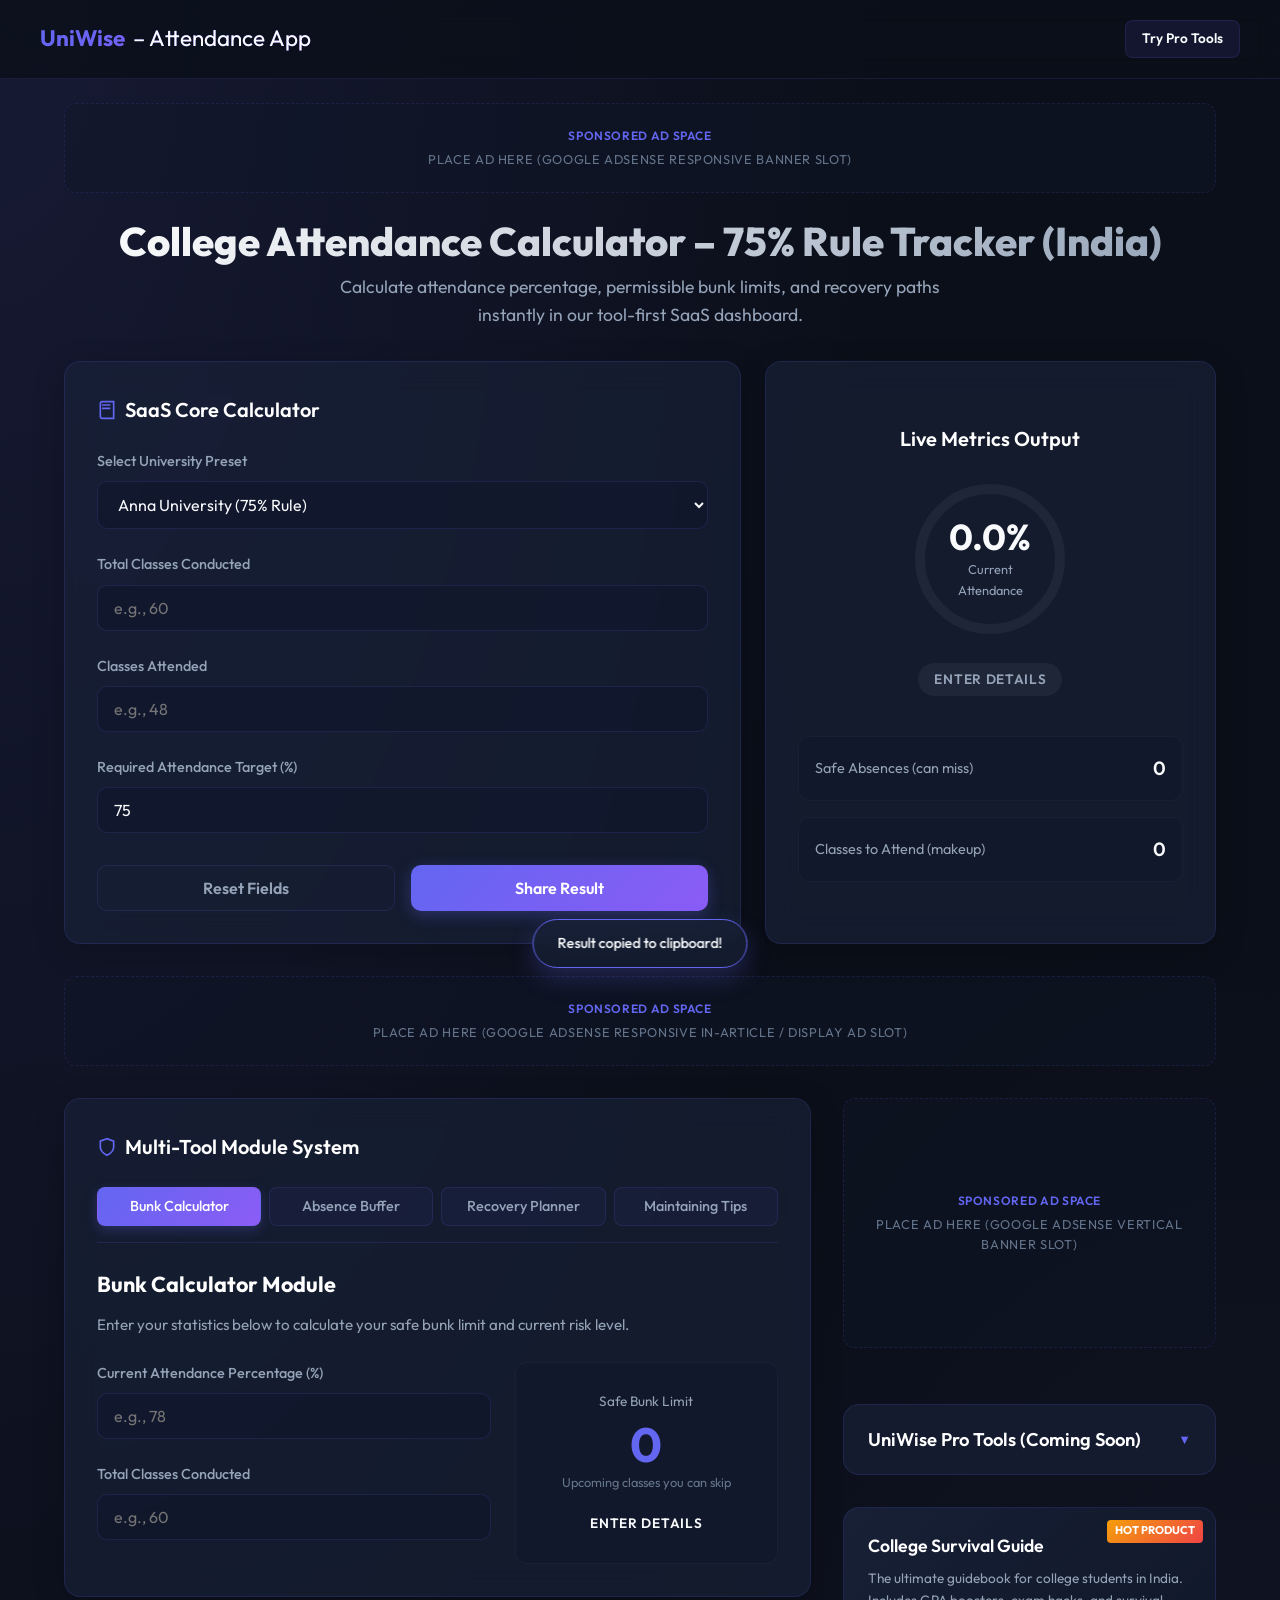
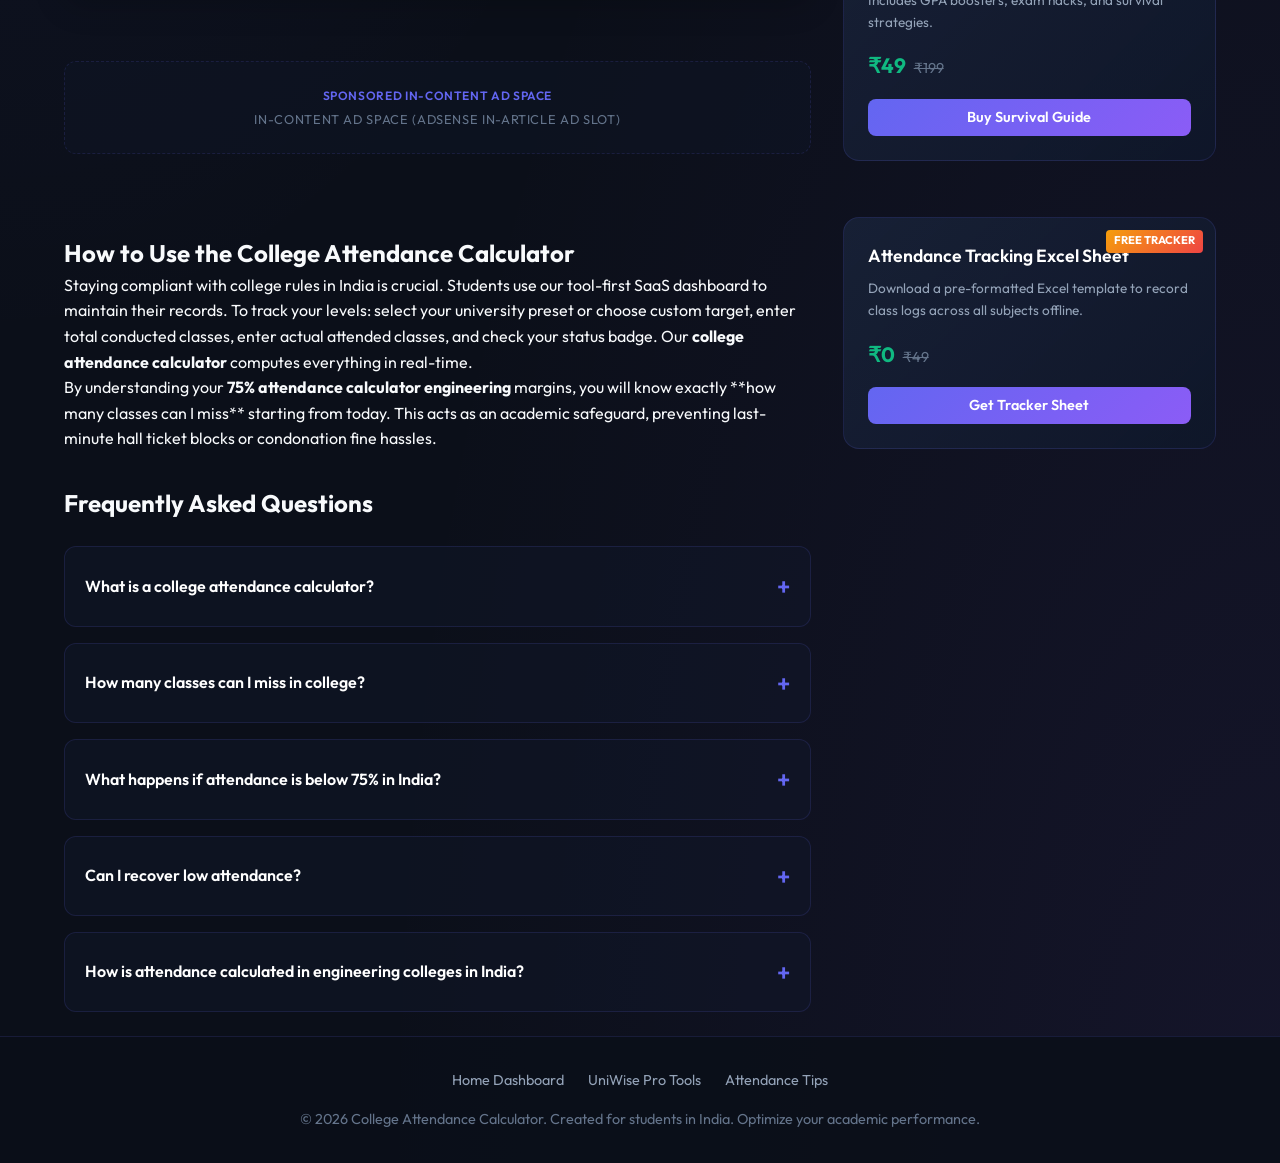
==== commit 2e212bbe: "Adjust SVG circle dimensions in index.html" ====
--- a/index.html
+++ b/index.html
@@ -134,8 +134,8 @@
         
         <div class="status-ring-container">
           <svg class="status-ring-svg">
-            <circle class="status-ring-bg" cx="90" cy="90" r="80"></circle>
-            <circle class="status-ring-progress" id="status-ring" cx="90" cy="90" r="80"></circle>
+            <circle class="status-ring-bg" cx="80" cy="80" r="70"></circle>
+            <circle class="status-ring-progress" id="status-ring" cx="80" cy="80" r="70"></circle>
           </svg>
           <div class="status-ring-text">
             <div class="attendance-percentage" id="attendance-value">0.0%</div>
